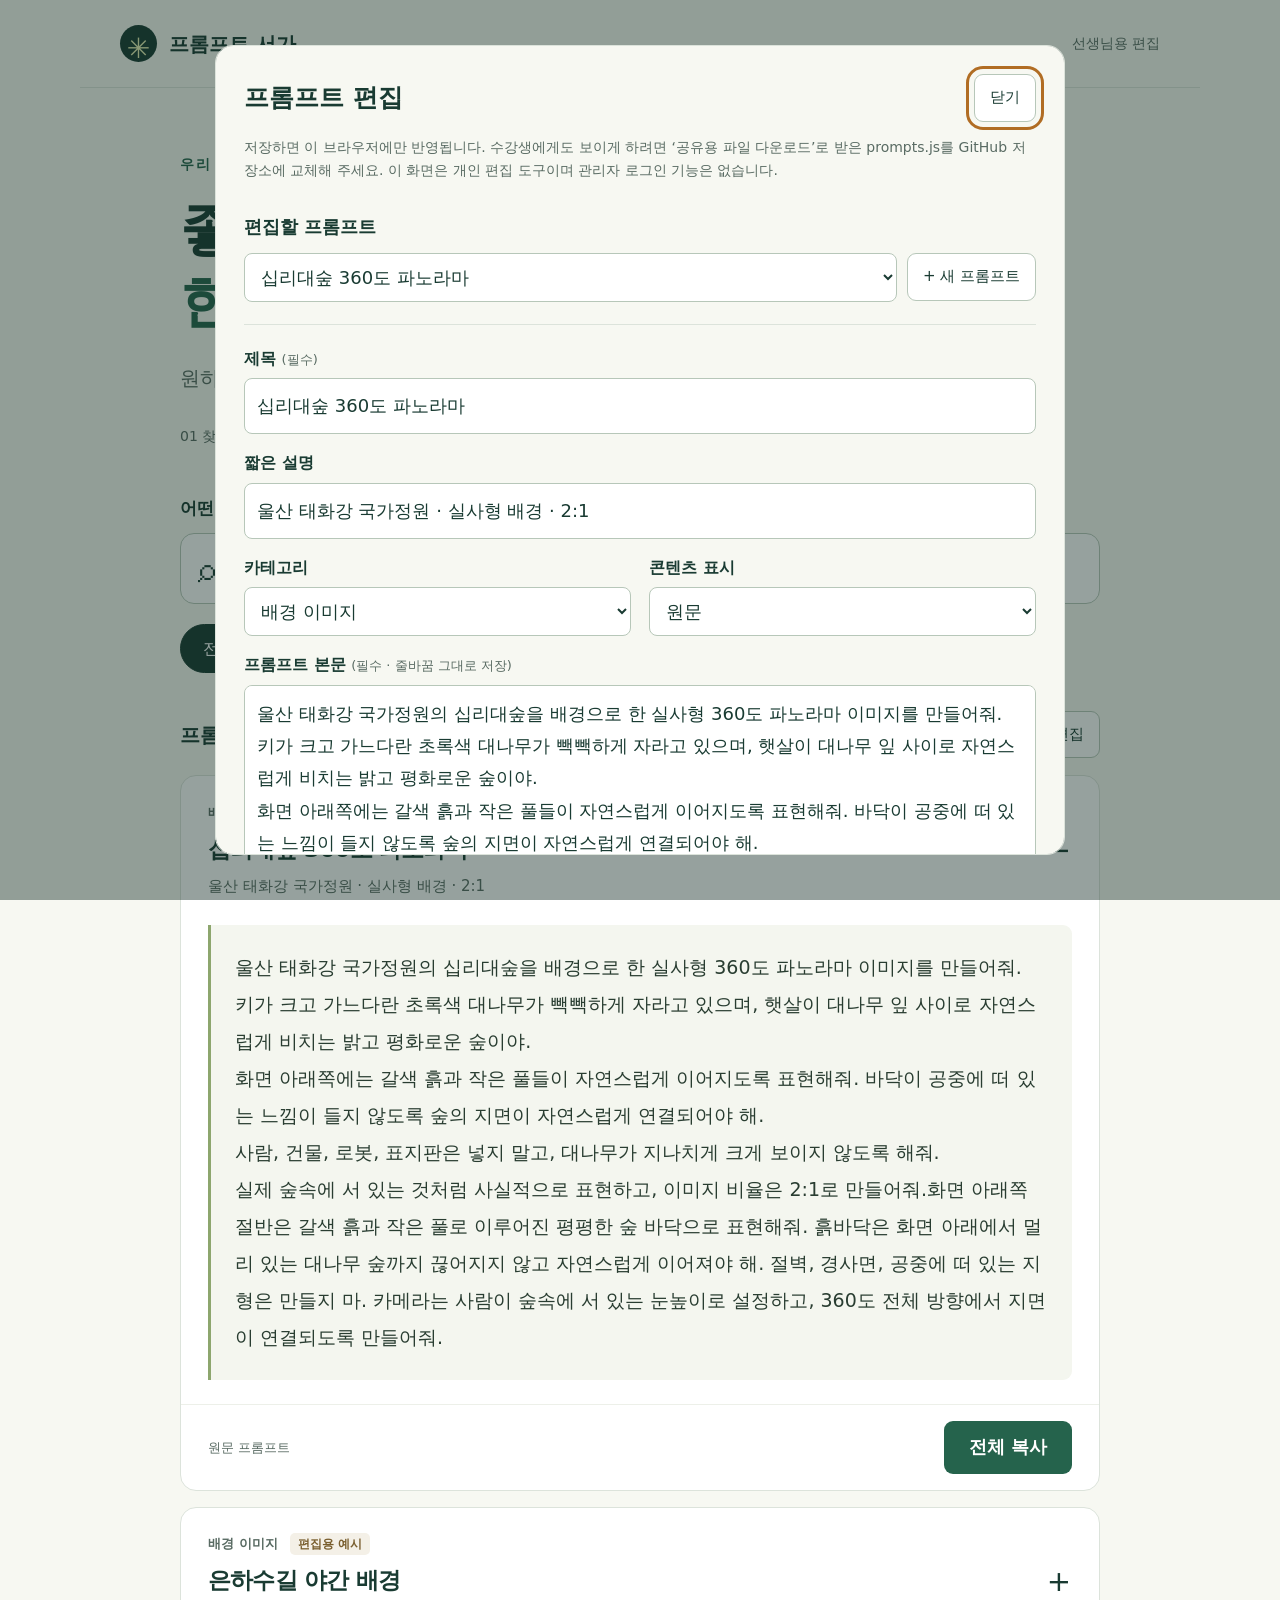
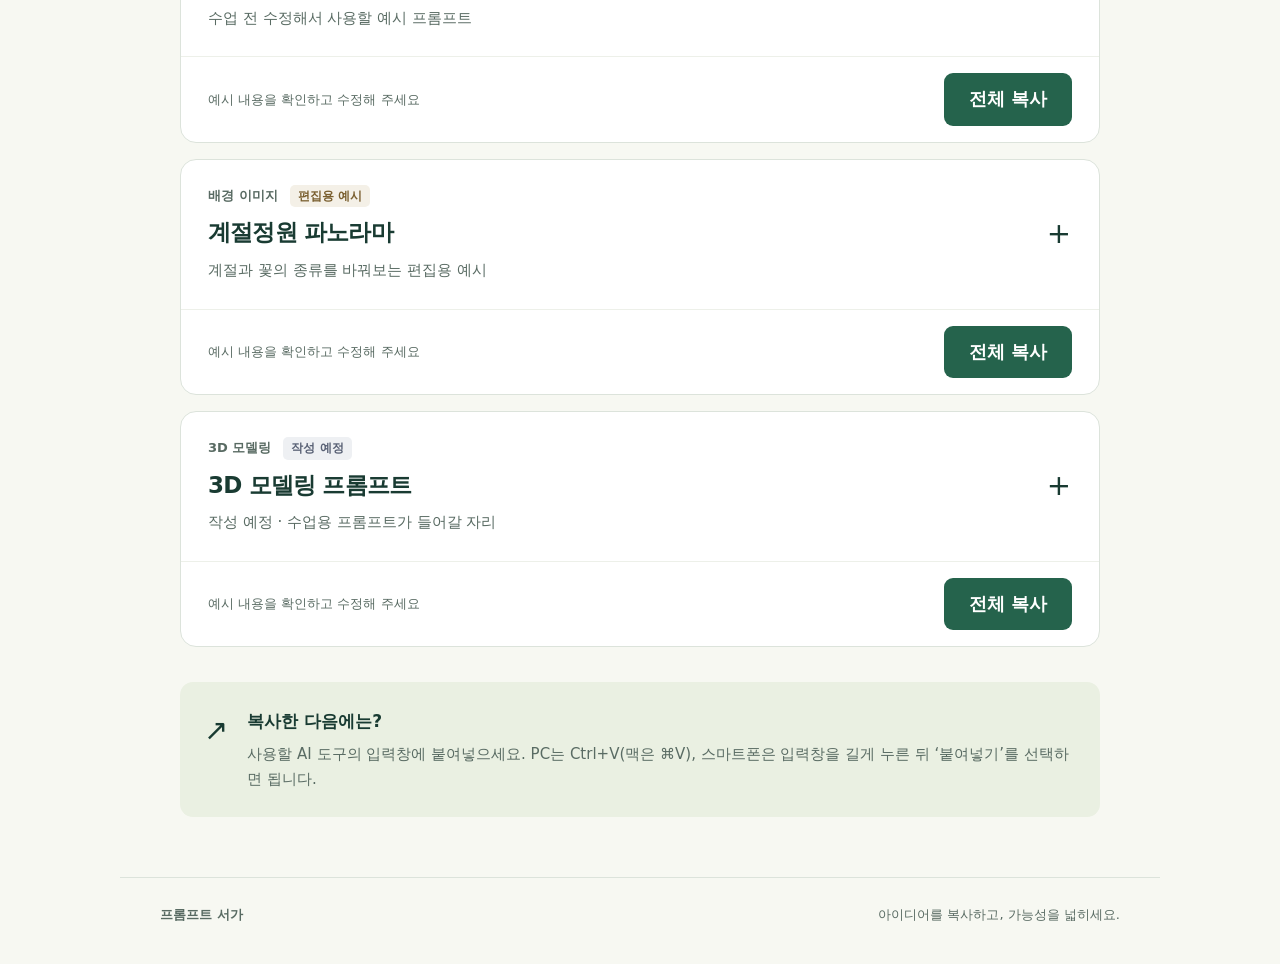
==== teacher.html @ 95d70edb "Separate student view from teacher editing page" ====
<!doctype html>
<html lang="ko">
<head>
  <meta charset="utf-8">
  <meta name="viewport" content="width=device-width, initial-scale=1">
  <meta name="description" content="가상현실 역량강화 수업을 위한 AI 프롬프트 모음. 원하는 프롬프트를 한 번에 복사하세요.">
  <meta name="robots" content="noindex, nofollow">
  <title>선생님용 편집 · 프롬프트 서가</title>
  <link rel="stylesheet" href="style.css">
  <script defer src="prompts.js"></script>
  <script defer src="app.js"></script>
  <script defer src="editor.js"></script>
  <script>window.addEventListener("DOMContentLoaded", () => document.querySelector("#open-editor").click());</script>
</head>
<body>
  <header class="topbar"><a href="./" class="brand"><span class="mark" aria-hidden="true">✳</span> 프롬프트 서가</a><span class="course">선생님용 편집</span></header>
  <main>
    <section class="intro"><p class="eyebrow">우리 수업의 작은 도구함</p><h1>좋은 시작을 만드는<br><span>한 줄의 아이디어.</span></h1><p class="lead">원하는 프롬프트를 찾아 복사하고,<br class="mobile"> 나만의 가상현실을 만들어 보세요.</p><div class="steps"><span>01 찾아보기</span><span aria-hidden="true">→</span><span>02 전체 복사</span><span aria-hidden="true">→</span><span>03 AI에 붙여넣기</span></div></section>
    <section class="library" aria-label="프롬프트 찾아보기">
      <label class="search-label" for="search">어떤 프롬프트를 찾으세요?</label>
      <div class="search-wrap"><span aria-hidden="true">⌕</span><input id="search" type="search" placeholder="제목, 장소, 프롬프트 내용 검색" autocomplete="off"><button id="clear" type="button" hidden>검색 지우기</button></div>
      <div class="filters" role="group" aria-label="카테고리"><button type="button" data-category="all" aria-pressed="true">전체</button><button type="button" data-category="background" aria-pressed="false">배경 이미지</button><button type="button" data-category="model" aria-pressed="false">3D 모델링</button></div>
      <div class="list-heading"><h2>프롬프트 모음</h2><p id="count" role="status"></p><button id="open-editor" class="secondary" type="button">프롬프트 편집</button></div>
      <div id="cards"></div><div id="empty" hidden><h3>검색 결과가 없어요.</h3><p>다른 검색어를 입력하거나 전체 카테고리를 선택해 보세요.</p><button id="reset" type="button">전체 프롬프트 보기</button></div>
    </section>
    <aside class="help"><span aria-hidden="true">↗</span><div><strong>복사한 다음에는?</strong><p>사용할 AI 도구의 입력창에 붙여넣으세요. PC는 Ctrl+V(맥은 ⌘V), 스마트폰은 입력창을 길게 누른 뒤 ‘붙여넣기’를 선택하면 됩니다.</p></div></aside>
  </main>
  <footer><span>프롬프트 서가</span><p>아이디어를 복사하고, 가능성을 넓히세요.</p></footer>
  <div id="toast" class="toast" role="status" aria-live="polite" aria-atomic="true"></div>
  <dialog id="editor" aria-labelledby="editor-title">
    <div class="editor-heading"><h2 id="editor-title">프롬프트 편집</h2><button id="close-editor" class="secondary" type="button">닫기</button></div>
    <p class="editor-note">저장하면 이 브라우저에만 반영됩니다. 수강생에게도 보이게 하려면 ‘공유용 파일 다운로드’로 받은 prompts.js를 GitHub 저장소에 교체해 주세요. 이 화면은 개인 편집 도구이며 관리자 로그인 기능은 없습니다.</p>
    <p id="storage-status" role="status"></p>
    <div class="editor-picker"><label for="edit-picker">편집할 프롬프트</label><select id="edit-picker"></select><button id="new-prompt" class="secondary" type="button">+ 새 프롬프트</button></div>
    <form id="edit-form">
      <label for="edit-title">제목 <span>(필수)</span></label><input id="edit-title" required maxlength="150">
      <label for="edit-description">짧은 설명</label><input id="edit-description" maxlength="300">
      <div class="editor-columns"><div><label for="edit-category">카테고리</label><select id="edit-category"><option value="background">배경 이미지</option><option value="model">3D 모델링</option></select></div><div><label for="edit-status">콘텐츠 표시</label><select id="edit-status"><option value="original">원문</option><option value="example">편집용 예시</option><option value="placeholder">작성 예정</option></select></div></div>
      <label for="edit-text">프롬프트 본문 <span>(필수 · 줄바꿈 그대로 저장)</span></label><textarea id="edit-text" rows="10" required></textarea>
      <p id="editor-error" role="alert"></p>
      <div class="editor-buttons"><button class="copy" type="submit">변경 내용 저장</button><button id="delete-prompt" class="danger" type="button">이 프롬프트 삭제</button></div>
    </form>
    <div class="editor-export"><button id="export-prompts" class="secondary" type="button">공유용 파일 다운로드</button><button id="restore-prompts" class="secondary" type="button">이 브라우저 수정 초기화</button><p>다운로드에는 저장된 내용만 포함됩니다. 원래 파일은 직접 교체하기 전까지 바뀌지 않습니다.</p></div>
  </dialog>
  <noscript><p>프롬프트 검색과 복사를 사용하려면 브라우저에서 JavaScript를 켜 주세요.</p></noscript>
</body>
</html>
---- style.css ----
:root{color-scheme:light;--ink:#193b32;--green:#25634c;--muted:#596b63;--line:#dce3db;--paper:#f7f8f2}*{box-sizing:border-box}body{margin:0;background:var(--paper);color:var(--ink);font-family:"Malgun Gothic","Apple SD Gothic Neo",system-ui,sans-serif;font-size:18px;line-height:1.7}button,input{font:inherit}button,a,input,summary{-webkit-tap-highlight-color:transparent}button{cursor:pointer}button:focus-visible,a:focus-visible,summary:focus-visible,input:focus-visible{outline:3px solid #b16d24;outline-offset:5px}.topbar{max-width:1120px;margin:auto;padding:25px 40px;display:flex;justify-content:space-between;align-items:center;border-bottom:1px solid var(--line)}.brand{display:flex;align-items:center;gap:12px;font-size:20px;font-weight:800;text-decoration:none;color:var(--ink)}.mark{background:var(--ink);color:#e7efb4;width:37px;height:37px;border-radius:50%;display:grid;place-items:center;font-size:28px}.course{font-size:14px;color:var(--muted)}main{max-width:1000px;padding:0 40px;margin:auto}.intro{padding:65px 0 45px;position:relative}.eyebrow{font-size:14px;letter-spacing:.12em;font-weight:700;color:var(--green);margin:0 0 16px}h1{font-size:clamp(36px,5vw,56px);line-height:1.3;letter-spacing:-.055em;margin:0 0 23px;font-weight:800}h1 span{color:var(--green)}.lead{color:var(--muted);font-size:20px;margin:0}.mobile{display:none}.steps{display:flex;gap:17px;font-size:14px;color:var(--muted);margin-top:30px}.search-label{font-size:17px;font-weight:700;display:block;margin-bottom:10px}.search-wrap{display:flex;align-items:center;background:white;border:1px solid #b7c7b9;border-radius:14px;padding:6px 17px;gap:12px}.search-wrap>span{font-size:34px;line-height:1}input{width:100%;min-width:0;padding:13px 0;border:0;background:none;color:var(--ink)}input::placeholder{color:#718076;font-size:17px}#clear{white-space:nowrap;font-size:13px;border:0;background:#eef2e9;border-radius:7px;padding:8px}.filters{display:flex;gap:9px;flex-wrap:wrap;margin-top:20px}.filters button{border:1px solid var(--line);border-radius:30px;background:transparent;padding:10px 22px;color:var(--muted);font-size:16px;min-height:46px}.filters button[aria-pressed=true]{background:var(--ink);color:white;border-color:var(--ink)}.list-heading{display:flex;align-items:center;justify-content:space-between;margin:38px 0 17px}.list-heading h2{font-size:20px;margin:0}.list-heading p{font-size:14px;color:var(--muted);margin:0}.card{background:white;border:1px solid var(--line);border-radius:16px;margin-bottom:16px;overflow:hidden}summary{cursor:pointer;list-style:none;position:relative;padding:25px 68px 24px 27px}summary::-webkit-details-marker{display:none}.meta{display:flex;gap:12px;align-items:center;font-size:13px;font-weight:700;color:var(--muted)}.badge{border-radius:5px;padding:1px 8px;background:#f4f0e7;color:#795e2e;font-size:12px}.badge.original{background:#e8f1df;color:#3d6031}.badge.placeholder{background:#eef0f3;color:#596175}h3{font-size:23px;letter-spacing:-.035em;margin:8px 0 4px;line-height:1.5}.description{font-size:15px;color:var(--muted)}.arrow{position:absolute;right:28px;top:50%;transform:translateY(-50%);font-size:29px;font-weight:300}details[open] .arrow{font-size:0}details[open] .arrow:after{content:'−';font-size:29px}.content{padding:0 27px 24px}.prompt{background:#f4f6ef;border-left:3px solid #8da66e;border-radius:0 9px 9px 0;padding:24px;margin:0;white-space:pre-wrap;overflow-wrap:anywhere;font-size:19px;line-height:1.95;color:#293d31}.actions{padding:16px 27px;display:flex;justify-content:space-between;align-items:center;gap:14px;border-top:1px solid #edf0e9}.actions>span{font-size:13px;color:var(--muted)}.copy{border:0;border-radius:9px;background:var(--green);color:white;font-weight:700;padding:11px 24px;min-height:48px;min-width:128px}.copy:hover{background:#194d39}.copy:disabled{opacity:.65}#empty{text-align:center;padding:40px 20px;border:1px dashed #bac6b6;border-radius:15px}#empty p{color:var(--muted)}#reset{background:var(--ink);color:white;border:0;padding:12px 20px;border-radius:8px}.help{display:flex;gap:19px;margin:35px 0 60px;padding:24px;background:#eaf0e2;border-radius:13px}.help>span{font-size:29px}.help strong{font-size:17px}.help p{font-size:15px;color:var(--muted);margin:5px 0 0}footer{max-width:1040px;padding:26px 40px 38px;border-top:1px solid var(--line);margin:auto;display:flex;justify-content:space-between;font-size:13px;color:var(--muted)}footer span{font-weight:700}footer p{margin:0}.toast{position:fixed;bottom:25px;left:50%;transform:translate(-50%,15px);background:#193b32;color:white;padding:16px 24px;border-radius:12px;box-shadow:0 6px 30px #193b3220;opacity:0;pointer-events:none;transition:opacity .2s,transform .2s;max-width:calc(100% - 32px);width:max-content;font-size:16px;z-index:10}.toast.visible{opacity:1;transform:translate(-50%,0)}[hidden]{display:none!important}@media(max-width:600px){.topbar{padding:18px 20px}.course{font-size:11px}.brand{font-size:17px;gap:8px}main{padding:0 20px}.intro{padding:42px 0 34px}.lead{font-size:17px}.mobile{display:block}.steps{font-size:12px;gap:10px}.filters button{padding:9px 17px}.list-heading{margin-top:30px}summary{padding:22px 49px 20px 19px}h3{font-size:21px}.arrow{right:19px}.content{padding:0 16px 20px}.prompt{padding:18px;font-size:18px}.actions{padding:14px 18px}.actions>span{font-size:12px;max-width:145px}.copy{padding:10px 17px;min-width:116px}.help{padding:19px;gap:13px}footer{padding:23px 20px;display:block}footer p{margin-top:6px}.search-wrap{gap:8px;padding:5px 12px}input::placeholder{font-size:14px}#clear{font-size:11px}}@media(prefers-reduced-motion:reduce){*{transition:none!important}}

dialog{width:min(850px,calc(100% - 28px));max-height:90vh;border:1px solid var(--line);border-radius:18px;padding:28px;color:var(--ink);background:var(--paper);overflow:auto}dialog::backdrop{background:#102b2470}.editor-heading{display:flex;align-items:center;justify-content:space-between;gap:15px}.editor-heading h2{margin:0;font-size:25px}.secondary,.danger{border:1px solid #b7c7b9;border-radius:9px;padding:10px 15px;background:white;color:var(--ink);min-height:46px;font-size:15px}.danger{color:#97362d;border-color:#d6b5b0}.editor-note,#storage-status,.editor-export p{font-size:14px;line-height:1.7;color:var(--muted)}#storage-status{background:#eaf0e2;padding:12px;border-radius:8px}#storage-status:empty{display:none}.editor-picker{display:flex;flex-wrap:wrap;align-items:center;gap:10px;border-bottom:1px solid var(--line);padding:15px 0 22px;margin-bottom:20px}.editor-picker label{width:100%;font-weight:700}.editor-picker select{flex:1;min-width:150px}dialog select,dialog input,dialog textarea{width:100%;border:1px solid #b7c7b9;border-radius:8px;background:white;padding:12px;font:inherit;color:var(--ink)}dialog textarea{resize:vertical;line-height:1.8}#edit-form label{display:block;margin:15px 0 6px;font-weight:700;font-size:16px}#edit-form label span{font-weight:400;font-size:13px;color:var(--muted)}.editor-columns{display:grid;grid-template-columns:1fr 1fr;gap:18px}.editor-buttons,.editor-export{display:flex;flex-wrap:wrap;gap:12px}.editor-export{border-top:1px solid var(--line);padding-top:22px;margin-top:25px}.editor-export p{width:100%;margin:0}#editor-error{color:#97362d;font-size:15px}button:disabled{cursor:default;opacity:.5}.list-heading{gap:10px;flex-wrap:wrap}.list-heading #count{margin-left:auto}@media(max-width:600px){dialog{padding:20px}.editor-columns{grid-template-columns:1fr;gap:0}.list-heading h2{font-size:18px}.list-heading .secondary{font-size:13px;padding:8px 10px}}
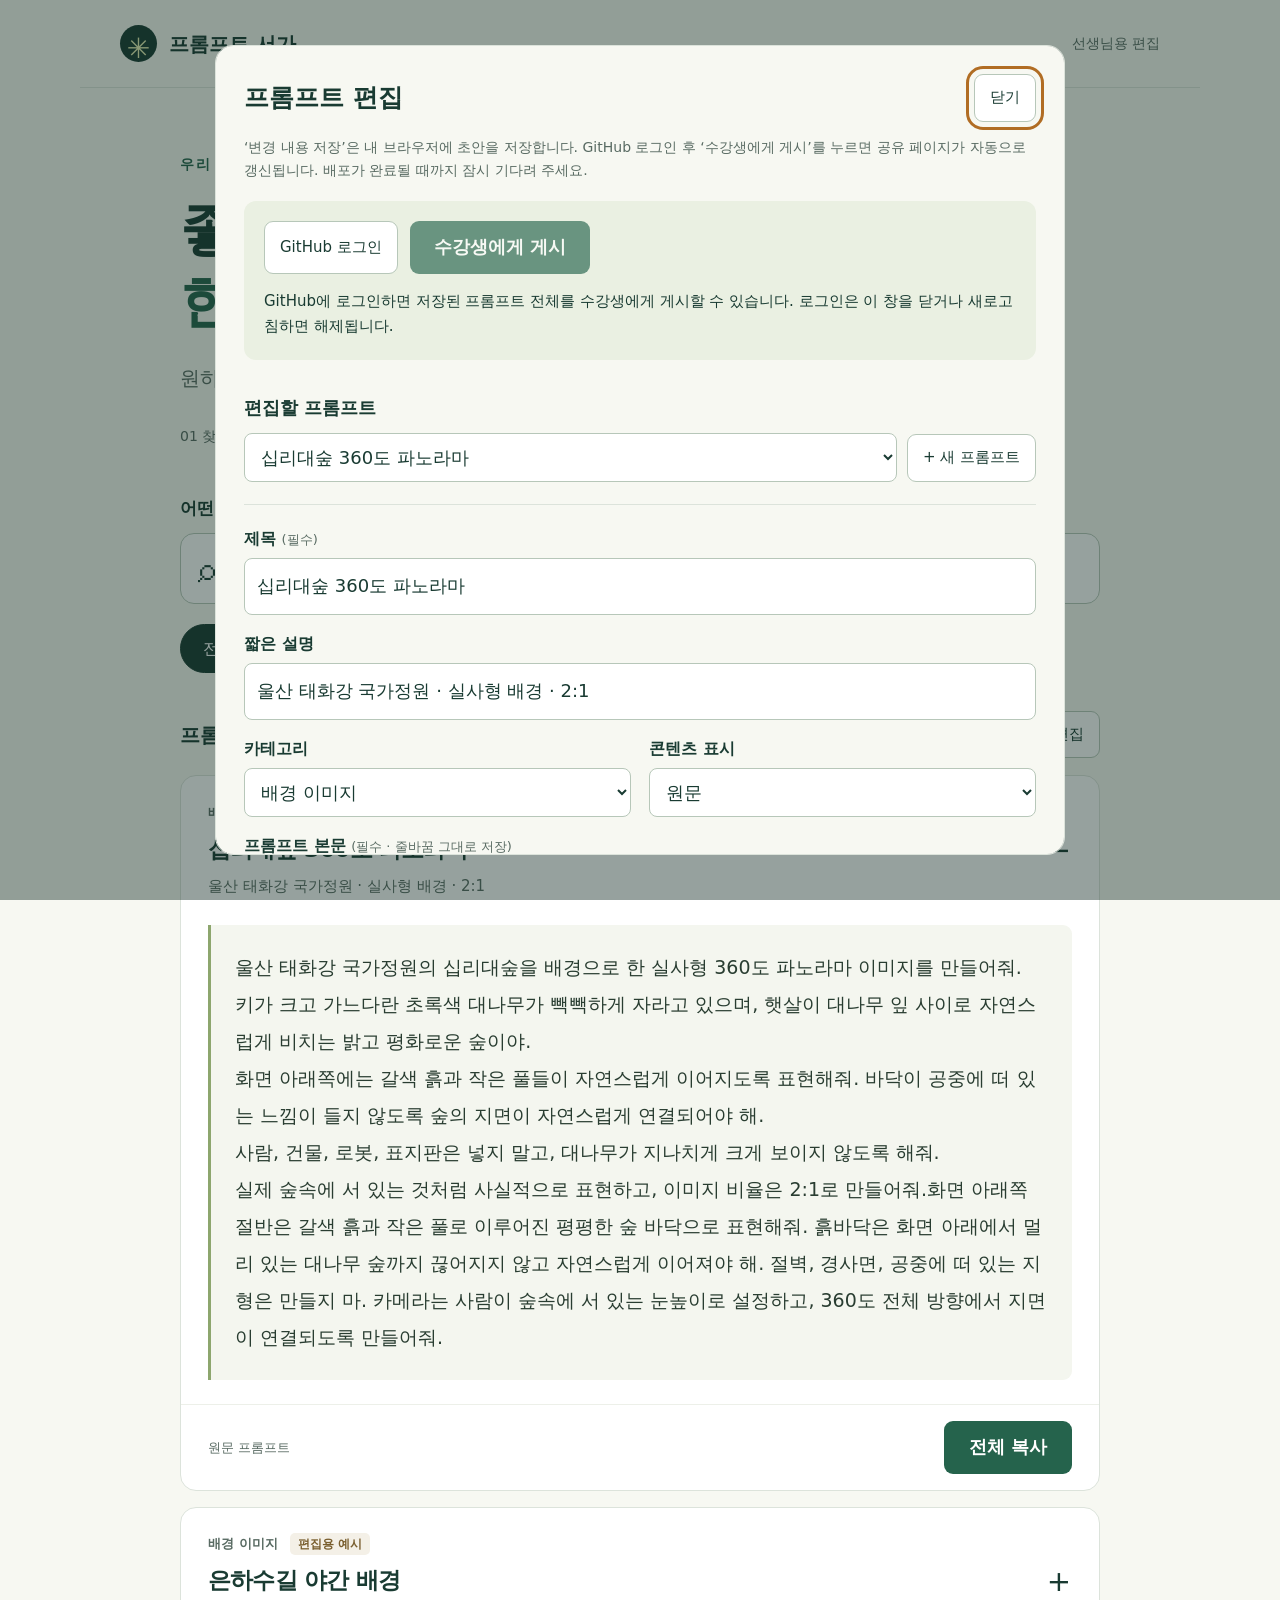
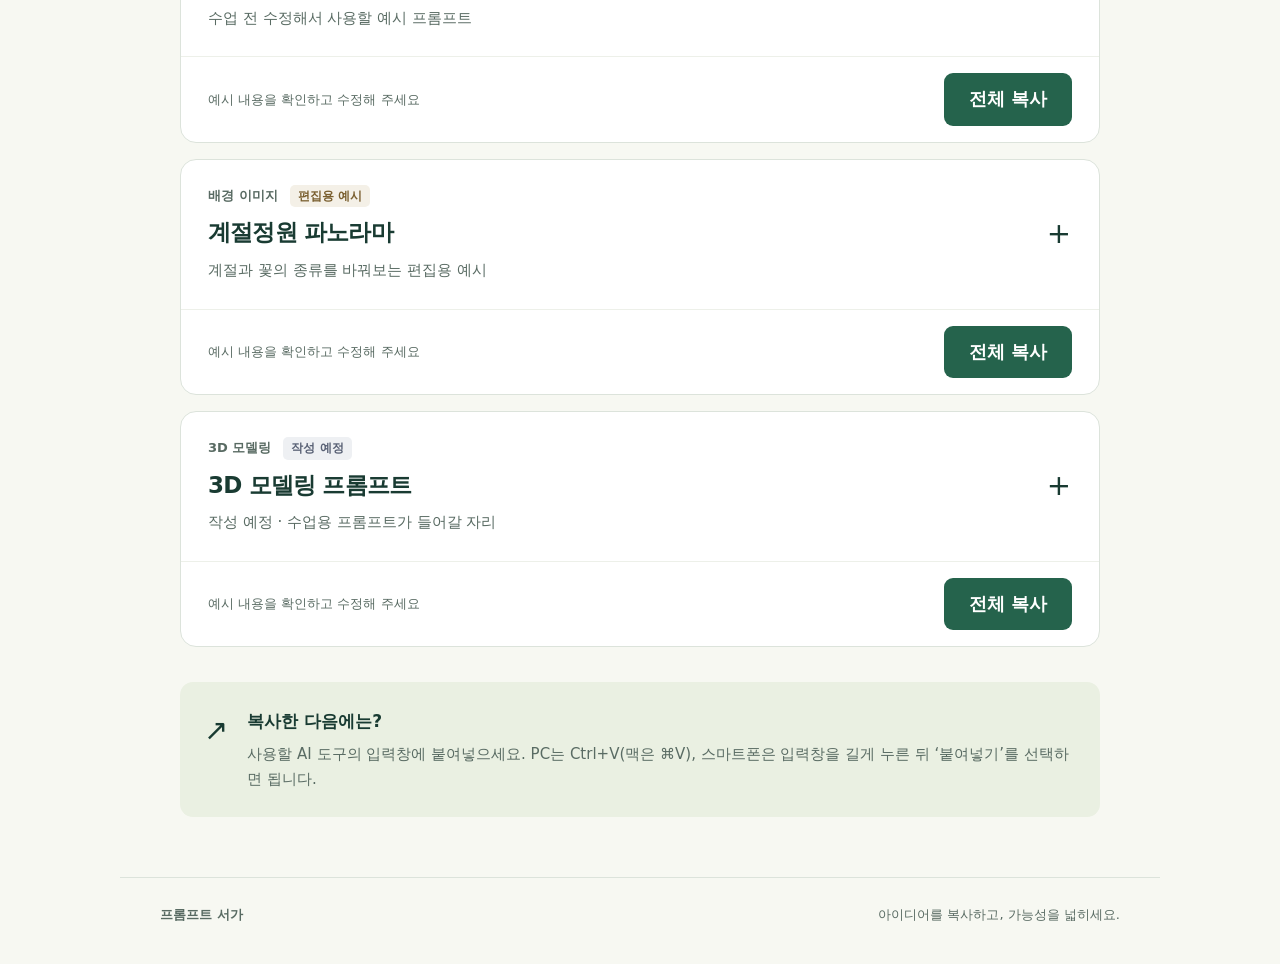
==== commit 77055c1a: "Add authenticated teacher publishing and deployment feedback" ====
--- a/teacher.html
+++ b/teacher.html
@@ -10,6 +10,8 @@
   <script defer src="prompts.js"></script>
   <script defer src="app.js"></script>
   <script defer src="editor.js"></script>
+  <script defer src="publisher-config.js"></script>
+  <script defer src="publisher.js"></script>
   <script>window.addEventListener("DOMContentLoaded", () => document.querySelector("#open-editor").click());</script>
 </head>
 <body>
@@ -29,7 +31,12 @@
   <div id="toast" class="toast" role="status" aria-live="polite" aria-atomic="true"></div>
   <dialog id="editor" aria-labelledby="editor-title">
     <div class="editor-heading"><h2 id="editor-title">프롬프트 편집</h2><button id="close-editor" class="secondary" type="button">닫기</button></div>
-    <p class="editor-note">저장하면 이 브라우저에만 반영됩니다. 수강생에게도 보이게 하려면 ‘공유용 파일 다운로드’로 받은 prompts.js를 GitHub 저장소에 교체해 주세요. 이 화면은 개인 편집 도구이며 관리자 로그인 기능은 없습니다.</p>
+    <p class="editor-note">‘변경 내용 저장’은 내 브라우저에 초안을 저장합니다. GitHub 로그인 후 ‘수강생에게 게시’를 누르면 공유 페이지가 자동으로 갱신됩니다. 배포가 완료될 때까지 잠시 기다려 주세요.</p>
+    <section class="publisher-panel" aria-label="수강생에게 게시">
+      <div class="editor-buttons"><button id="github-login" class="secondary" type="button">GitHub 로그인</button><button id="github-logout" class="secondary" type="button" hidden>로그아웃</button><button id="publish-prompts" class="copy" type="button" disabled>수강생에게 게시</button></div>
+      <p id="publish-status" role="status" aria-live="polite">GitHub 로그인 연결을 확인하고 있습니다.</p>
+      <a id="publish-result" target="_blank" rel="noopener noreferrer" hidden>수강생 페이지 열기</a>
+    </section>
     <p id="storage-status" role="status"></p>
     <div class="editor-picker"><label for="edit-picker">편집할 프롬프트</label><select id="edit-picker"></select><button id="new-prompt" class="secondary" type="button">+ 새 프롬프트</button></div>
     <form id="edit-form">
--- a/style.css
+++ b/style.css
@@ -1,3 +1,5 @@
 :root{color-scheme:light;--ink:#193b32;--green:#25634c;--muted:#596b63;--line:#dce3db;--paper:#f7f8f2}*{box-sizing:border-box}body{margin:0;background:var(--paper);color:var(--ink);font-family:"Malgun Gothic","Apple SD Gothic Neo",system-ui,sans-serif;font-size:18px;line-height:1.7}button,input{font:inherit}button,a,input,summary{-webkit-tap-highlight-color:transparent}button{cursor:pointer}button:focus-visible,a:focus-visible,summary:focus-visible,input:focus-visible{outline:3px solid #b16d24;outline-offset:5px}.topbar{max-width:1120px;margin:auto;padding:25px 40px;display:flex;justify-content:space-between;align-items:center;border-bottom:1px solid var(--line)}.brand{display:flex;align-items:center;gap:12px;font-size:20px;font-weight:800;text-decoration:none;color:var(--ink)}.mark{background:var(--ink);color:#e7efb4;width:37px;height:37px;border-radius:50%;display:grid;place-items:center;font-size:28px}.course{font-size:14px;color:var(--muted)}main{max-width:1000px;padding:0 40px;margin:auto}.intro{padding:65px 0 45px;position:relative}.eyebrow{font-size:14px;letter-spacing:.12em;font-weight:700;color:var(--green);margin:0 0 16px}h1{font-size:clamp(36px,5vw,56px);line-height:1.3;letter-spacing:-.055em;margin:0 0 23px;font-weight:800}h1 span{color:var(--green)}.lead{color:var(--muted);font-size:20px;margin:0}.mobile{display:none}.steps{display:flex;gap:17px;font-size:14px;color:var(--muted);margin-top:30px}.search-label{font-size:17px;font-weight:700;display:block;margin-bottom:10px}.search-wrap{display:flex;align-items:center;background:white;border:1px solid #b7c7b9;border-radius:14px;padding:6px 17px;gap:12px}.search-wrap>span{font-size:34px;line-height:1}input{width:100%;min-width:0;padding:13px 0;border:0;background:none;color:var(--ink)}input::placeholder{color:#718076;font-size:17px}#clear{white-space:nowrap;font-size:13px;border:0;background:#eef2e9;border-radius:7px;padding:8px}.filters{display:flex;gap:9px;flex-wrap:wrap;margin-top:20px}.filters button{border:1px solid var(--line);border-radius:30px;background:transparent;padding:10px 22px;color:var(--muted);font-size:16px;min-height:46px}.filters button[aria-pressed=true]{background:var(--ink);color:white;border-color:var(--ink)}.list-heading{display:flex;align-items:center;justify-content:space-between;margin:38px 0 17px}.list-heading h2{font-size:20px;margin:0}.list-heading p{font-size:14px;color:var(--muted);margin:0}.card{background:white;border:1px solid var(--line);border-radius:16px;margin-bottom:16px;overflow:hidden}summary{cursor:pointer;list-style:none;position:relative;padding:25px 68px 24px 27px}summary::-webkit-details-marker{display:none}.meta{display:flex;gap:12px;align-items:center;font-size:13px;font-weight:700;color:var(--muted)}.badge{border-radius:5px;padding:1px 8px;background:#f4f0e7;color:#795e2e;font-size:12px}.badge.original{background:#e8f1df;color:#3d6031}.badge.placeholder{background:#eef0f3;color:#596175}h3{font-size:23px;letter-spacing:-.035em;margin:8px 0 4px;line-height:1.5}.description{font-size:15px;color:var(--muted)}.arrow{position:absolute;right:28px;top:50%;transform:translateY(-50%);font-size:29px;font-weight:300}details[open] .arrow{font-size:0}details[open] .arrow:after{content:'−';font-size:29px}.content{padding:0 27px 24px}.prompt{background:#f4f6ef;border-left:3px solid #8da66e;border-radius:0 9px 9px 0;padding:24px;margin:0;white-space:pre-wrap;overflow-wrap:anywhere;font-size:19px;line-height:1.95;color:#293d31}.actions{padding:16px 27px;display:flex;justify-content:space-between;align-items:center;gap:14px;border-top:1px solid #edf0e9}.actions>span{font-size:13px;color:var(--muted)}.copy{border:0;border-radius:9px;background:var(--green);color:white;font-weight:700;padding:11px 24px;min-height:48px;min-width:128px}.copy:hover{background:#194d39}.copy:disabled{opacity:.65}#empty{text-align:center;padding:40px 20px;border:1px dashed #bac6b6;border-radius:15px}#empty p{color:var(--muted)}#reset{background:var(--ink);color:white;border:0;padding:12px 20px;border-radius:8px}.help{display:flex;gap:19px;margin:35px 0 60px;padding:24px;background:#eaf0e2;border-radius:13px}.help>span{font-size:29px}.help strong{font-size:17px}.help p{font-size:15px;color:var(--muted);margin:5px 0 0}footer{max-width:1040px;padding:26px 40px 38px;border-top:1px solid var(--line);margin:auto;display:flex;justify-content:space-between;font-size:13px;color:var(--muted)}footer span{font-weight:700}footer p{margin:0}.toast{position:fixed;bottom:25px;left:50%;transform:translate(-50%,15px);background:#193b32;color:white;padding:16px 24px;border-radius:12px;box-shadow:0 6px 30px #193b3220;opacity:0;pointer-events:none;transition:opacity .2s,transform .2s;max-width:calc(100% - 32px);width:max-content;font-size:16px;z-index:10}.toast.visible{opacity:1;transform:translate(-50%,0)}[hidden]{display:none!important}@media(max-width:600px){.topbar{padding:18px 20px}.course{font-size:11px}.brand{font-size:17px;gap:8px}main{padding:0 20px}.intro{padding:42px 0 34px}.lead{font-size:17px}.mobile{display:block}.steps{font-size:12px;gap:10px}.filters button{padding:9px 17px}.list-heading{margin-top:30px}summary{padding:22px 49px 20px 19px}h3{font-size:21px}.arrow{right:19px}.content{padding:0 16px 20px}.prompt{padding:18px;font-size:18px}.actions{padding:14px 18px}.actions>span{font-size:12px;max-width:145px}.copy{padding:10px 17px;min-width:116px}.help{padding:19px;gap:13px}footer{padding:23px 20px;display:block}footer p{margin-top:6px}.search-wrap{gap:8px;padding:5px 12px}input::placeholder{font-size:14px}#clear{font-size:11px}}@media(prefers-reduced-motion:reduce){*{transition:none!important}}
 
 dialog{width:min(850px,calc(100% - 28px));max-height:90vh;border:1px solid var(--line);border-radius:18px;padding:28px;color:var(--ink);background:var(--paper);overflow:auto}dialog::backdrop{background:#102b2470}.editor-heading{display:flex;align-items:center;justify-content:space-between;gap:15px}.editor-heading h2{margin:0;font-size:25px}.secondary,.danger{border:1px solid #b7c7b9;border-radius:9px;padding:10px 15px;background:white;color:var(--ink);min-height:46px;font-size:15px}.danger{color:#97362d;border-color:#d6b5b0}.editor-note,#storage-status,.editor-export p{font-size:14px;line-height:1.7;color:var(--muted)}#storage-status{background:#eaf0e2;padding:12px;border-radius:8px}#storage-status:empty{display:none}.editor-picker{display:flex;flex-wrap:wrap;align-items:center;gap:10px;border-bottom:1px solid var(--line);padding:15px 0 22px;margin-bottom:20px}.editor-picker label{width:100%;font-weight:700}.editor-picker select{flex:1;min-width:150px}dialog select,dialog input,dialog textarea{width:100%;border:1px solid #b7c7b9;border-radius:8px;background:white;padding:12px;font:inherit;color:var(--ink)}dialog textarea{resize:vertical;line-height:1.8}#edit-form label{display:block;margin:15px 0 6px;font-weight:700;font-size:16px}#edit-form label span{font-weight:400;font-size:13px;color:var(--muted)}.editor-columns{display:grid;grid-template-columns:1fr 1fr;gap:18px}.editor-buttons,.editor-export{display:flex;flex-wrap:wrap;gap:12px}.editor-export{border-top:1px solid var(--line);padding-top:22px;margin-top:25px}.editor-export p{width:100%;margin:0}#editor-error{color:#97362d;font-size:15px}button:disabled{cursor:default;opacity:.5}.list-heading{gap:10px;flex-wrap:wrap}.list-heading #count{margin-left:auto}@media(max-width:600px){dialog{padding:20px}.editor-columns{grid-template-columns:1fr;gap:0}.list-heading h2{font-size:18px}.list-heading .secondary{font-size:13px;padding:8px 10px}}
+
+.publisher-panel{padding:20px;background:#eaf0e2;border-radius:12px;margin:18px 0}.publisher-panel p{font-size:15px;line-height:1.7;margin-bottom:0}.publisher-panel a{color:var(--green);font-size:15px;font-weight:700}
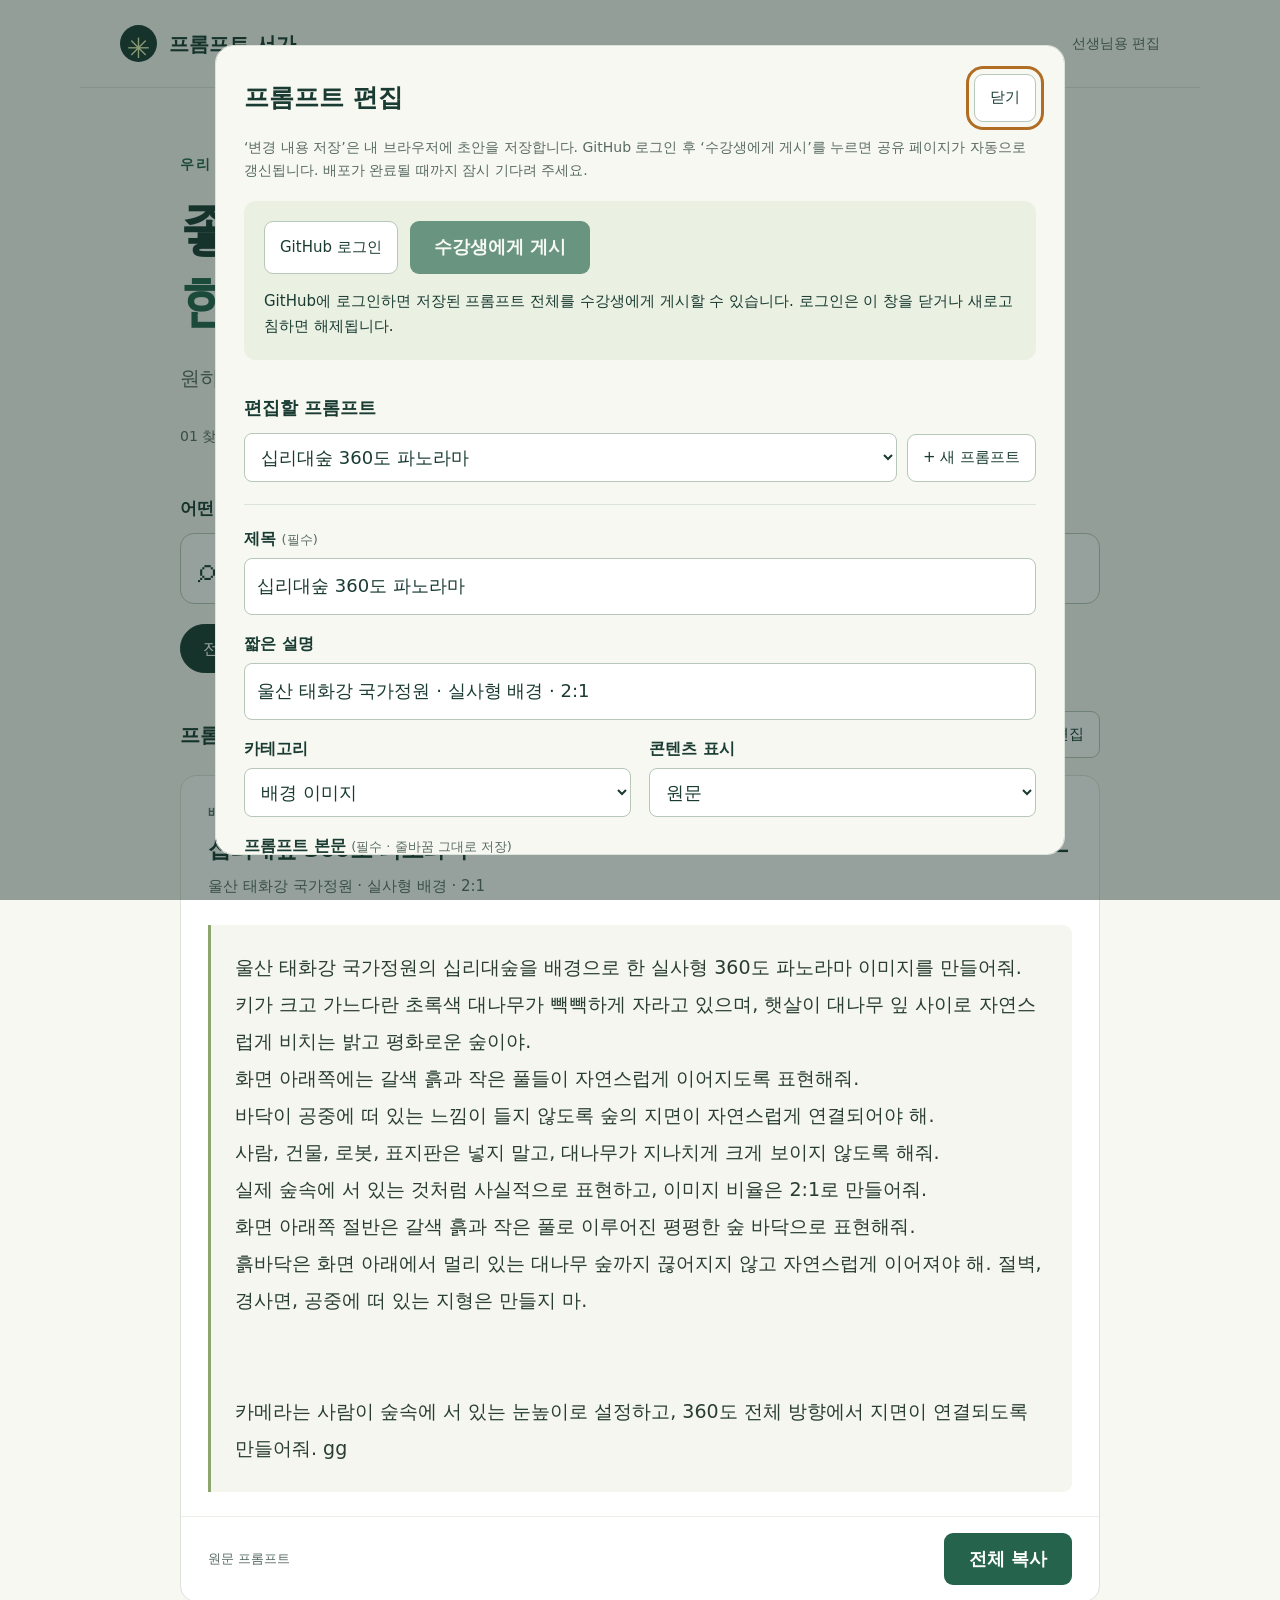
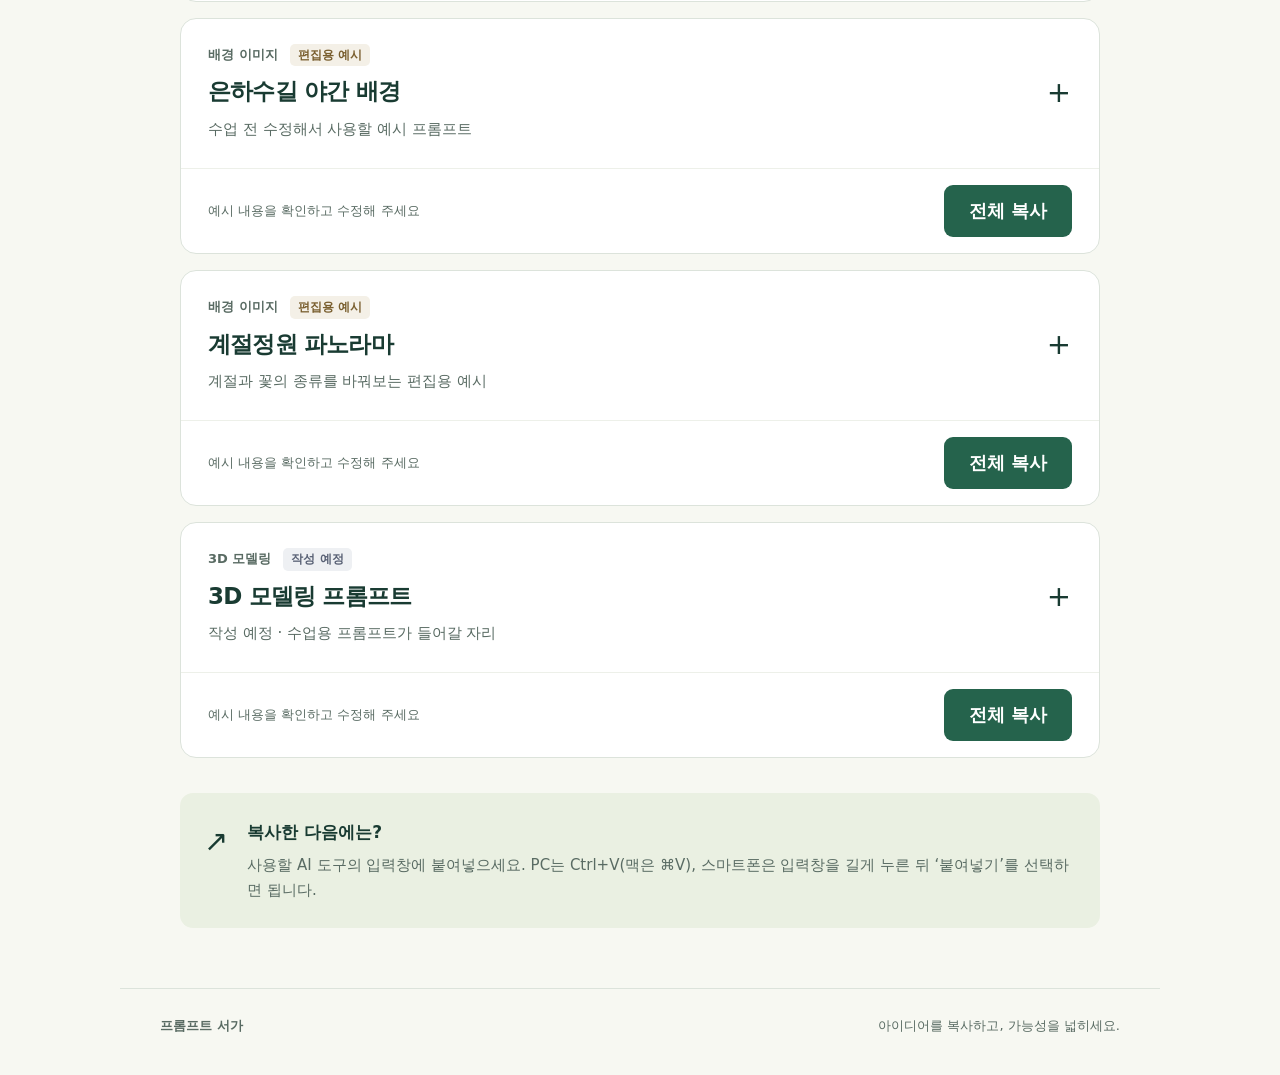
==== commit bf27d395: "Always load current prompts and refresh open student pages" ====
--- a/teacher.html
+++ b/teacher.html
@@ -7,12 +7,7 @@
   <meta name="robots" content="noindex, nofollow">
   <title>선생님용 편집 · 프롬프트 서가</title>
   <link rel="stylesheet" href="style.css">
-  <script defer src="prompts.js"></script>
-  <script defer src="app.js"></script>
-  <script defer src="editor.js"></script>
-  <script defer src="publisher-config.js"></script>
-  <script defer src="publisher.js"></script>
-  <script>window.addEventListener("DOMContentLoaded", () => document.querySelector("#open-editor").click());</script>
+  <script defer src="boot.js?v=2"></script>
 </head>
 <body>
   <header class="topbar"><a href="./" class="brand"><span class="mark" aria-hidden="true">✳</span> 프롬프트 서가</a><span class="course">선생님용 편집</span></header>
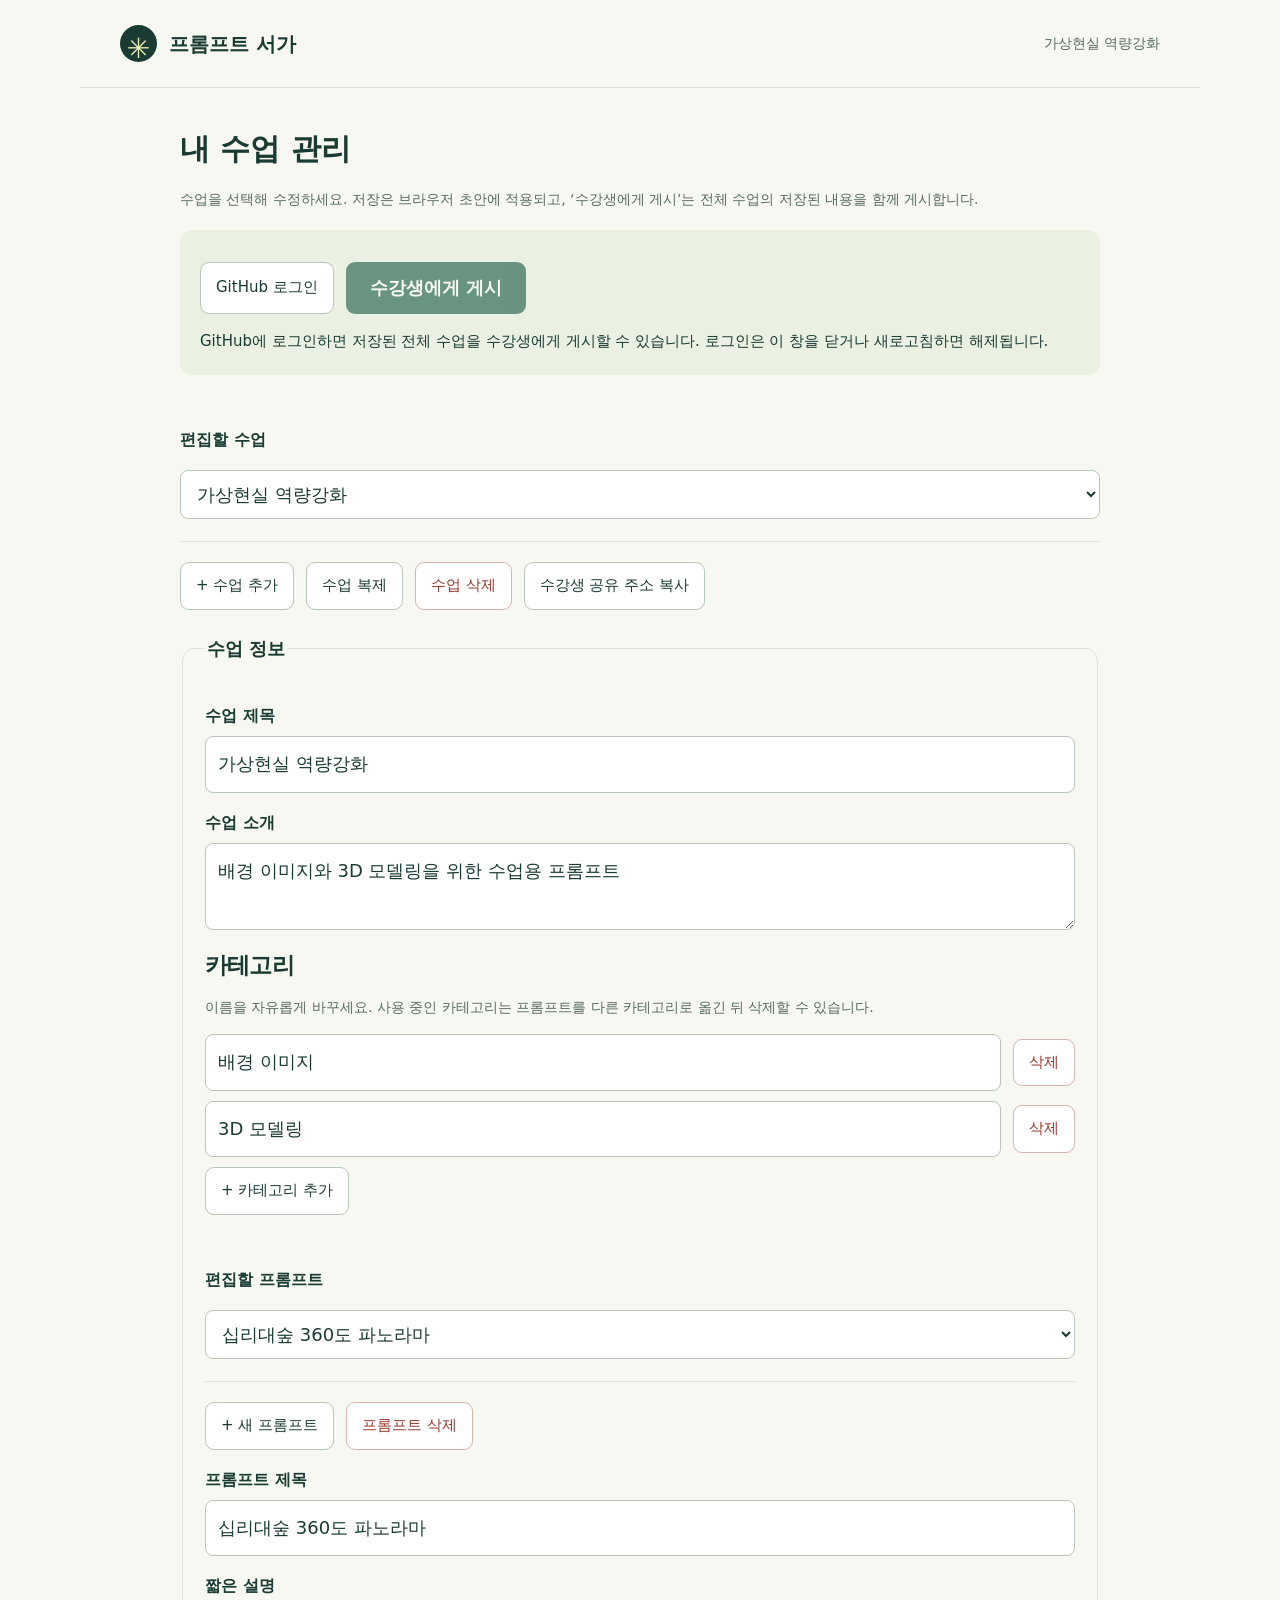
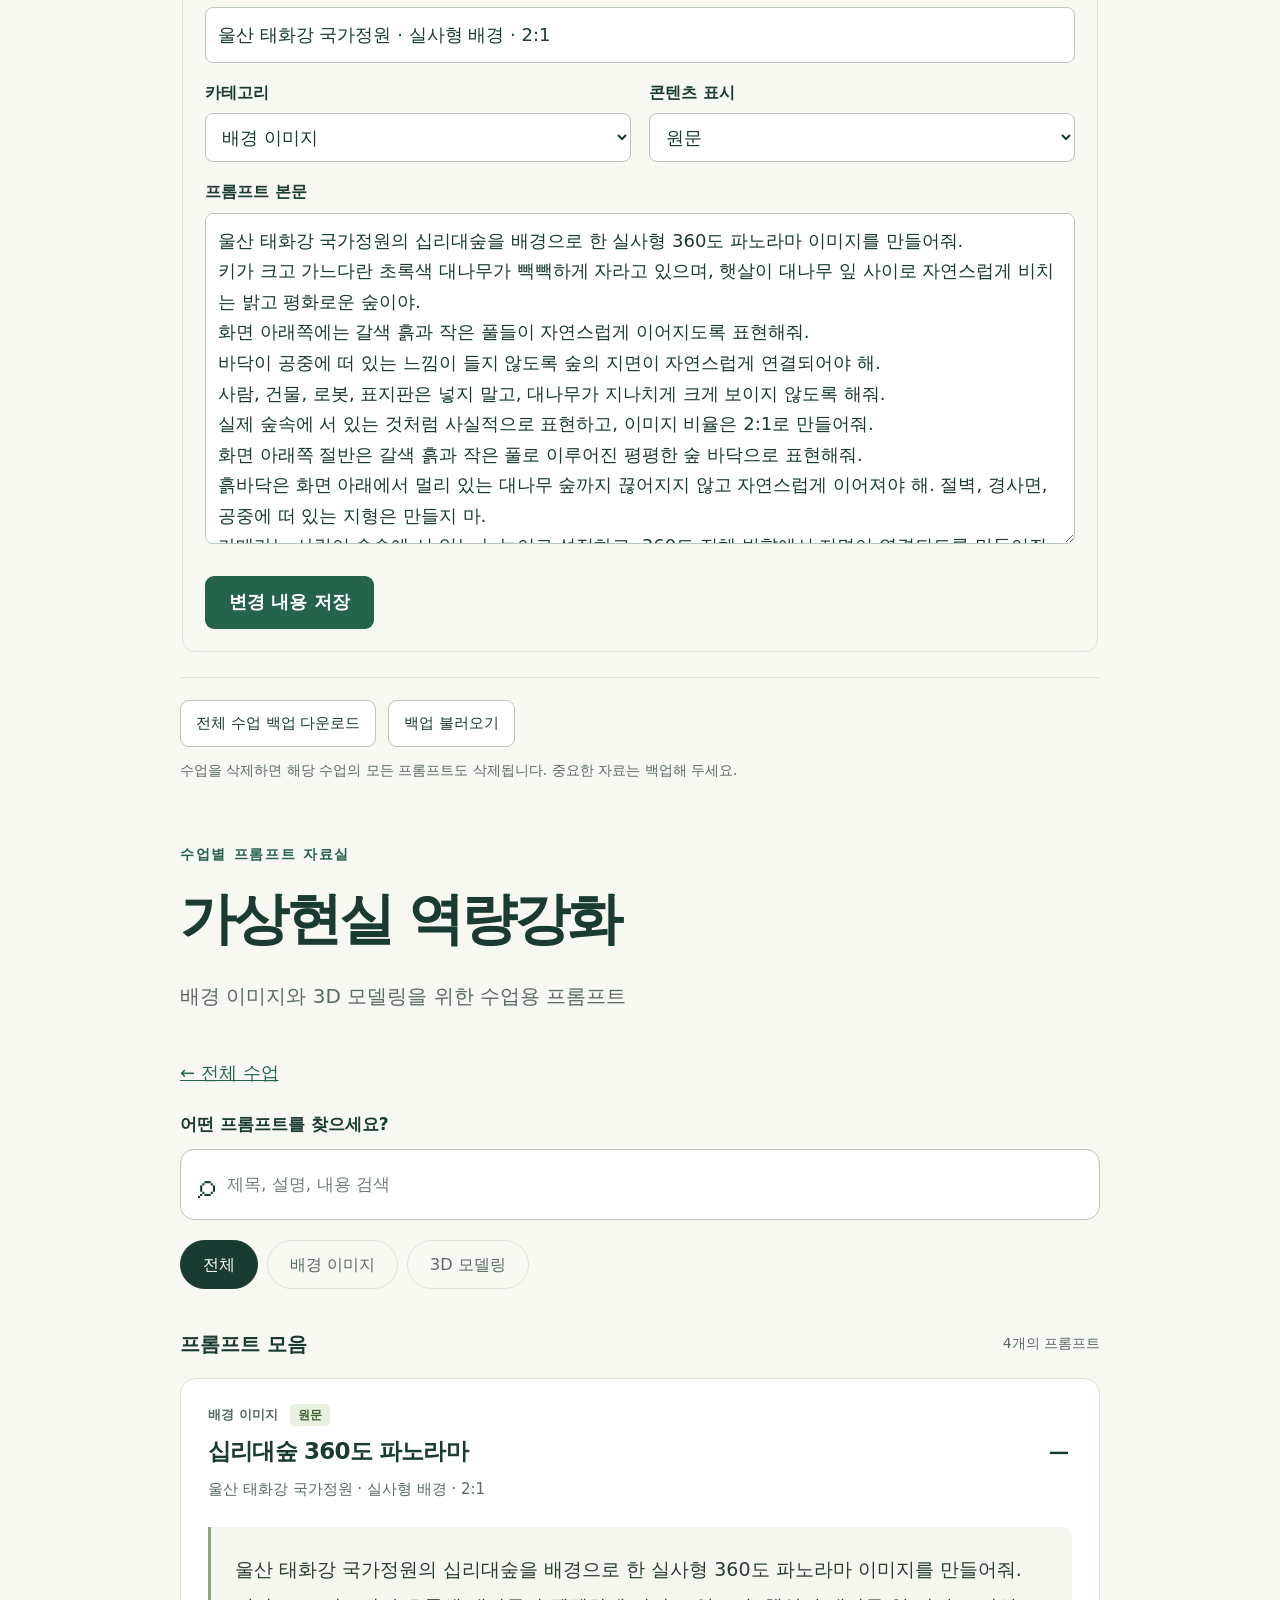
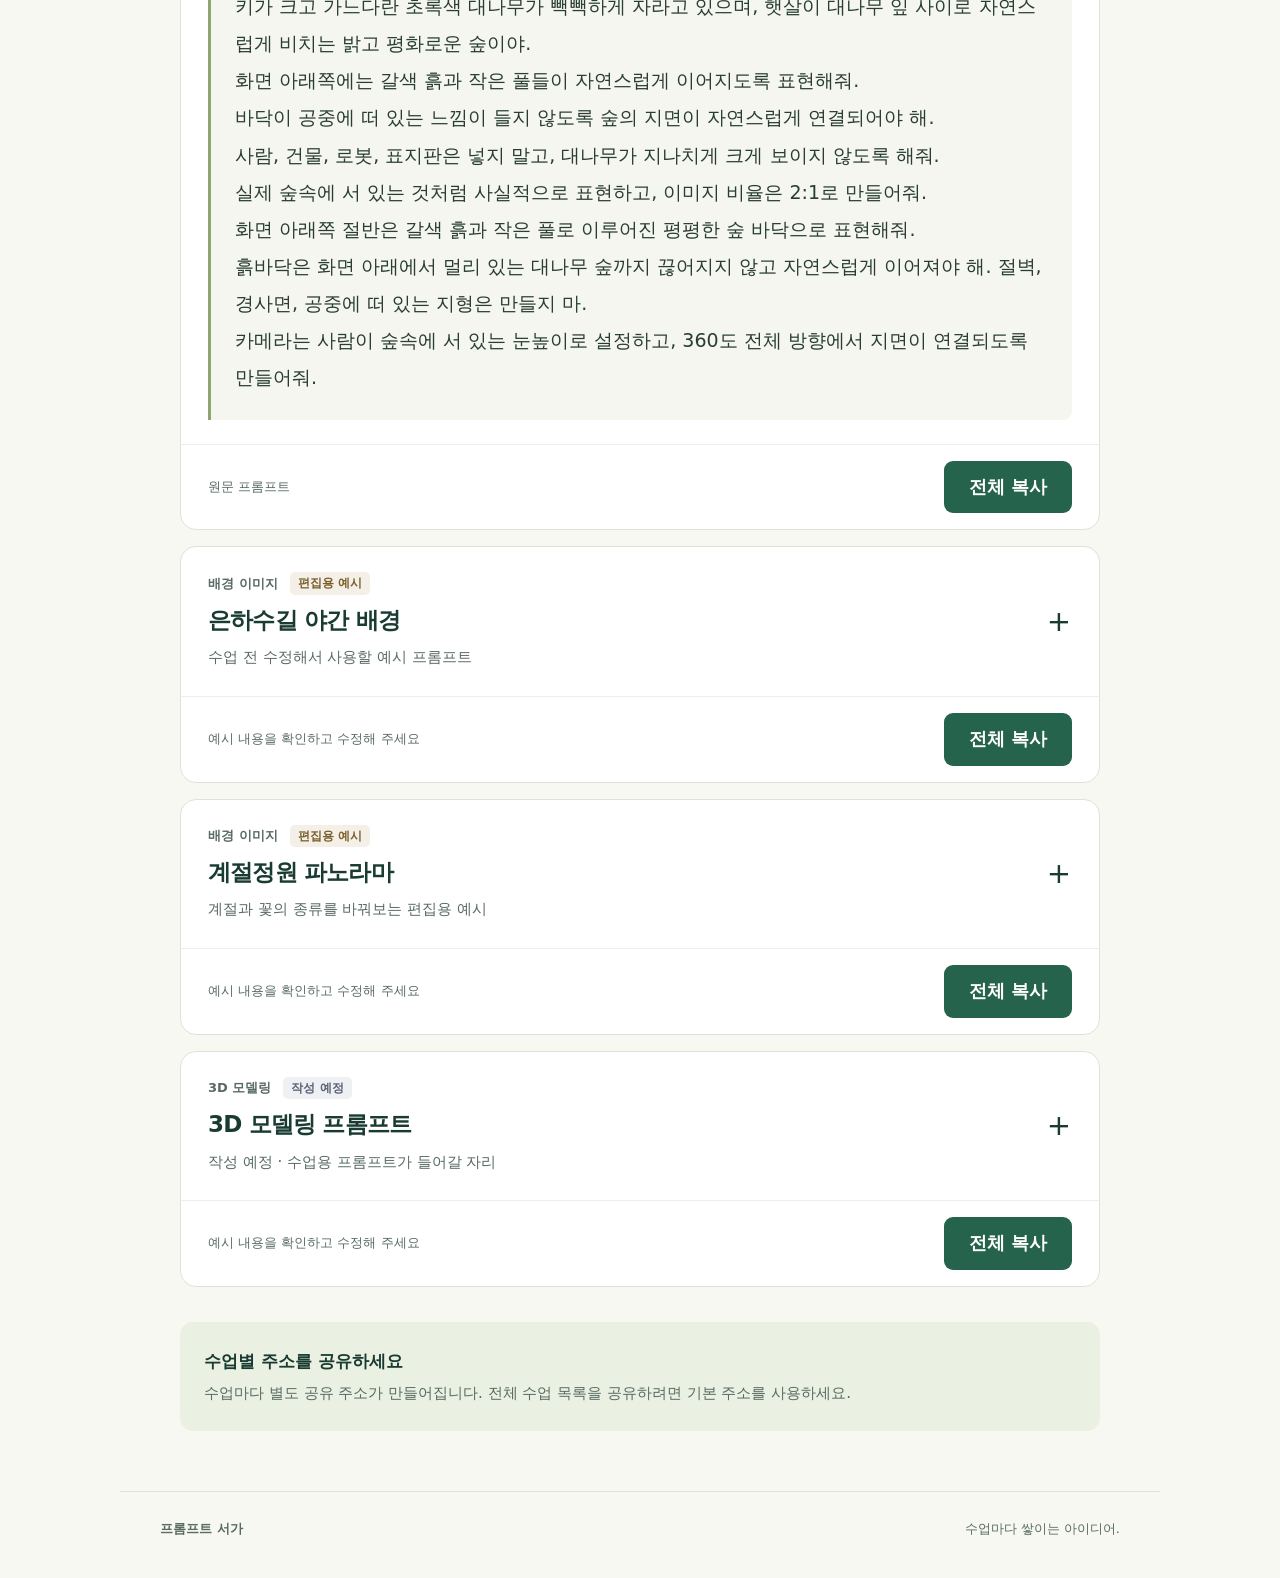
==== commit f064407f: "Add reusable course libraries with independent categories and prompts" ====
--- a/teacher.html
+++ b/teacher.html
@@ -1,49 +1,13 @@
-<!doctype html>
-<html lang="ko">
-<head>
-  <meta charset="utf-8">
-  <meta name="viewport" content="width=device-width, initial-scale=1">
-  <meta name="description" content="가상현실 역량강화 수업을 위한 AI 프롬프트 모음. 원하는 프롬프트를 한 번에 복사하세요.">
-  <meta name="robots" content="noindex, nofollow">
-  <title>선생님용 편집 · 프롬프트 서가</title>
-  <link rel="stylesheet" href="style.css">
-  <script defer src="boot.js?v=2"></script>
-</head>
-<body>
-  <header class="topbar"><a href="./" class="brand"><span class="mark" aria-hidden="true">✳</span> 프롬프트 서가</a><span class="course">선생님용 편집</span></header>
-  <main>
-    <section class="intro"><p class="eyebrow">우리 수업의 작은 도구함</p><h1>좋은 시작을 만드는<br><span>한 줄의 아이디어.</span></h1><p class="lead">원하는 프롬프트를 찾아 복사하고,<br class="mobile"> 나만의 가상현실을 만들어 보세요.</p><div class="steps"><span>01 찾아보기</span><span aria-hidden="true">→</span><span>02 전체 복사</span><span aria-hidden="true">→</span><span>03 AI에 붙여넣기</span></div></section>
-    <section class="library" aria-label="프롬프트 찾아보기">
-      <label class="search-label" for="search">어떤 프롬프트를 찾으세요?</label>
-      <div class="search-wrap"><span aria-hidden="true">⌕</span><input id="search" type="search" placeholder="제목, 장소, 프롬프트 내용 검색" autocomplete="off"><button id="clear" type="button" hidden>검색 지우기</button></div>
-      <div class="filters" role="group" aria-label="카테고리"><button type="button" data-category="all" aria-pressed="true">전체</button><button type="button" data-category="background" aria-pressed="false">배경 이미지</button><button type="button" data-category="model" aria-pressed="false">3D 모델링</button></div>
-      <div class="list-heading"><h2>프롬프트 모음</h2><p id="count" role="status"></p><button id="open-editor" class="secondary" type="button">프롬프트 편집</button></div>
-      <div id="cards"></div><div id="empty" hidden><h3>검색 결과가 없어요.</h3><p>다른 검색어를 입력하거나 전체 카테고리를 선택해 보세요.</p><button id="reset" type="button">전체 프롬프트 보기</button></div>
-    </section>
-    <aside class="help"><span aria-hidden="true">↗</span><div><strong>복사한 다음에는?</strong><p>사용할 AI 도구의 입력창에 붙여넣으세요. PC는 Ctrl+V(맥은 ⌘V), 스마트폰은 입력창을 길게 누른 뒤 ‘붙여넣기’를 선택하면 됩니다.</p></div></aside>
-  </main>
-  <footer><span>프롬프트 서가</span><p>아이디어를 복사하고, 가능성을 넓히세요.</p></footer>
-  <div id="toast" class="toast" role="status" aria-live="polite" aria-atomic="true"></div>
-  <dialog id="editor" aria-labelledby="editor-title">
-    <div class="editor-heading"><h2 id="editor-title">프롬프트 편집</h2><button id="close-editor" class="secondary" type="button">닫기</button></div>
-    <p class="editor-note">‘변경 내용 저장’은 내 브라우저에 초안을 저장합니다. GitHub 로그인 후 ‘수강생에게 게시’를 누르면 공유 페이지가 자동으로 갱신됩니다. 배포가 완료될 때까지 잠시 기다려 주세요.</p>
-    <section class="publisher-panel" aria-label="수강생에게 게시">
-      <div class="editor-buttons"><button id="github-login" class="secondary" type="button">GitHub 로그인</button><button id="github-logout" class="secondary" type="button" hidden>로그아웃</button><button id="publish-prompts" class="copy" type="button" disabled>수강생에게 게시</button></div>
-      <p id="publish-status" role="status" aria-live="polite">GitHub 로그인 연결을 확인하고 있습니다.</p>
-      <a id="publish-result" target="_blank" rel="noopener noreferrer" hidden>수강생 페이지 열기</a>
-    </section>
-    <p id="storage-status" role="status"></p>
-    <div class="editor-picker"><label for="edit-picker">편집할 프롬프트</label><select id="edit-picker"></select><button id="new-prompt" class="secondary" type="button">+ 새 프롬프트</button></div>
-    <form id="edit-form">
-      <label for="edit-title">제목 <span>(필수)</span></label><input id="edit-title" required maxlength="150">
-      <label for="edit-description">짧은 설명</label><input id="edit-description" maxlength="300">
-      <div class="editor-columns"><div><label for="edit-category">카테고리</label><select id="edit-category"><option value="background">배경 이미지</option><option value="model">3D 모델링</option></select></div><div><label for="edit-status">콘텐츠 표시</label><select id="edit-status"><option value="original">원문</option><option value="example">편집용 예시</option><option value="placeholder">작성 예정</option></select></div></div>
-      <label for="edit-text">프롬프트 본문 <span>(필수 · 줄바꿈 그대로 저장)</span></label><textarea id="edit-text" rows="10" required></textarea>
-      <p id="editor-error" role="alert"></p>
-      <div class="editor-buttons"><button class="copy" type="submit">변경 내용 저장</button><button id="delete-prompt" class="danger" type="button">이 프롬프트 삭제</button></div>
-    </form>
-    <div class="editor-export"><button id="export-prompts" class="secondary" type="button">공유용 파일 다운로드</button><button id="restore-prompts" class="secondary" type="button">이 브라우저 수정 초기화</button><p>다운로드에는 저장된 내용만 포함됩니다. 원래 파일은 직접 교체하기 전까지 바뀌지 않습니다.</p></div>
-  </dialog>
-  <noscript><p>프롬프트 검색과 복사를 사용하려면 브라우저에서 JavaScript를 켜 주세요.</p></noscript>
-</body>
-</html>
+<!doctype html><html lang="ko"><head><meta charset="utf-8"><meta name="viewport" content="width=device-width,initial-scale=1"><meta name="robots" content="noindex,nofollow"><meta name="description" content="수업별 AI 프롬프트 자료실"><title>선생님용 편집 · 프롬프트 서가</title><link rel="stylesheet" href="style.css?v=courses1"><script defer src="course-boot.js?v=1"></script></head><body data-teacher="true"><header class="topbar"><a href="./" class="brand"><span class="mark" aria-hidden="true">✳</span>프롬프트 서가</a><span class="course" id="course-name">선생님용 편집</span></header><main><section class="manager" aria-labelledby="manager-title"><h2 id="manager-title">내 수업 관리</h2><p class="editor-note">수업을 선택해 수정하세요. 저장은 브라우저 초안에 적용되고, ‘수강생에게 게시’는 전체 수업의 저장된 내용을 함께 게시합니다.</p>
+<section class="publisher-panel" aria-label="수강생에게 게시"><div class="editor-buttons"><button id="github-login" class="secondary" type="button">GitHub 로그인</button><button id="github-logout" class="secondary" type="button" hidden>로그아웃</button><button id="publish-prompts" class="copy" type="button" disabled>수강생에게 게시</button></div><p id="publish-status" role="status">로그인 연결 확인 중…</p><a id="publish-result" target="_blank" rel="noopener noreferrer" hidden>수강생 페이지 열기</a></section>
+<div class="editor-picker"><label for="manage-course">편집할 수업</label><select id="manage-course"></select></div><div class="editor-buttons"><button id="new-course" class="secondary" type="button">+ 수업 추가</button><button id="duplicate-course" class="secondary" type="button">수업 복제</button><button id="delete-course" class="danger" type="button">수업 삭제</button><button id="copy-course-link" class="secondary" type="button">수강생 공유 주소 복사</button></div>
+<p id="storage-status" role="status"></p><p id="editor-error" role="alert"></p>
+<form id="course-editor-form"><fieldset id="course-fields"><legend>수업 정보</legend><label for="manage-title">수업 제목</label><input id="manage-title" required maxlength="150"><label for="manage-description">수업 소개</label><textarea id="manage-description" rows="2" maxlength="500"></textarea>
+<h3>카테고리</h3><p class="editor-note">이름을 자유롭게 바꾸세요. 사용 중인 카테고리는 프롬프트를 다른 카테고리로 옮긴 뒤 삭제할 수 있습니다.</p><div id="category-rows"></div><button id="add-category" class="secondary" type="button">+ 카테고리 추가</button>
+<div class="editor-picker"><label for="manage-prompt">편집할 프롬프트</label><select id="manage-prompt"></select></div><div class="editor-buttons"><button id="new-prompt" class="secondary" type="button">+ 새 프롬프트</button><button id="delete-prompt" class="danger" type="button">프롬프트 삭제</button></div>
+<label for="manage-prompt-title">프롬프트 제목</label><input id="manage-prompt-title" maxlength="150"><label for="manage-prompt-description">짧은 설명</label><input id="manage-prompt-description" maxlength="300"><div class="editor-columns"><div><label for="manage-category">카테고리</label><select id="manage-category"></select></div><div><label for="manage-status">콘텐츠 표시</label><select id="manage-status"><option value="original">원문</option><option value="example">편집용 예시</option><option value="placeholder">작성 예정</option></select></div></div><label for="manage-text">프롬프트 본문</label><textarea id="manage-text" rows="10"></textarea><button class="copy save-course" type="submit">변경 내용 저장</button></fieldset></form>
+<div class="editor-export"><button id="export-library" class="secondary" type="button">전체 수업 백업 다운로드</button><label class="secondary import-label" for="import-library">백업 불러오기</label><input id="import-library" type="file" accept="application/json,.json" hidden><p>수업을 삭제하면 해당 수업의 모든 프롬프트도 삭제됩니다. 중요한 자료는 백업해 두세요.</p></div></section><section class="intro"><p class="eyebrow">수업별 프롬프트 자료실</p><h1 id="hero-title">수업 자료를 불러오는 중…</h1><p class="lead" id="hero-description"></p></section>
+<p id="load-status" role="alert" hidden></p>
+<section id="course-home"><h2>수업 선택</h2><div id="course-list" class="course-grid"></div><p id="no-courses" hidden>등록된 수업이 없습니다.</p></section>
+<section id="missing-course" hidden><a href="./">전체 수업 보기 →</a></section>
+<section id="course-content" hidden><a class="back-link" href="./">← 전체 수업</a><label class="search-label" for="search">어떤 프롬프트를 찾으세요?</label><div class="search-wrap"><span aria-hidden="true">⌕</span><input id="search" type="search" placeholder="제목, 설명, 내용 검색"><button id="clear" type="button" hidden>검색 지우기</button></div><div id="course-filters" class="filters" role="group" aria-label="카테고리"></div><div class="list-heading"><h2>프롬프트 모음</h2><p id="count" role="status"></p></div><div id="cards"></div><div id="empty" hidden><h3>프롬프트가 없어요.</h3><p>다른 검색어나 카테고리를 선택해 보세요.</p><button id="reset" class="secondary" type="button">전체 프롬프트 보기</button></div></section><aside class="help"><div><strong>수업별 주소를 공유하세요</strong><p>수업마다 별도 공유 주소가 만들어집니다. 전체 수업 목록을 공유하려면 기본 주소를 사용하세요.</p></div></aside></main><footer><span>프롬프트 서가</span><p>수업마다 쌓이는 아이디어.</p></footer><div id="toast" class="toast" role="status" aria-live="polite"></div><noscript>JavaScript를 켜 주세요.</noscript></body></html>
--- a/style.css
+++ b/style.css
@@ -3,3 +3,5 @@
 dialog{width:min(850px,calc(100% - 28px));max-height:90vh;border:1px solid var(--line);border-radius:18px;padding:28px;color:var(--ink);background:var(--paper);overflow:auto}dialog::backdrop{background:#102b2470}.editor-heading{display:flex;align-items:center;justify-content:space-between;gap:15px}.editor-heading h2{margin:0;font-size:25px}.secondary,.danger{border:1px solid #b7c7b9;border-radius:9px;padding:10px 15px;background:white;color:var(--ink);min-height:46px;font-size:15px}.danger{color:#97362d;border-color:#d6b5b0}.editor-note,#storage-status,.editor-export p{font-size:14px;line-height:1.7;color:var(--muted)}#storage-status{background:#eaf0e2;padding:12px;border-radius:8px}#storage-status:empty{display:none}.editor-picker{display:flex;flex-wrap:wrap;align-items:center;gap:10px;border-bottom:1px solid var(--line);padding:15px 0 22px;margin-bottom:20px}.editor-picker label{width:100%;font-weight:700}.editor-picker select{flex:1;min-width:150px}dialog select,dialog input,dialog textarea{width:100%;border:1px solid #b7c7b9;border-radius:8px;background:white;padding:12px;font:inherit;color:var(--ink)}dialog textarea{resize:vertical;line-height:1.8}#edit-form label{display:block;margin:15px 0 6px;font-weight:700;font-size:16px}#edit-form label span{font-weight:400;font-size:13px;color:var(--muted)}.editor-columns{display:grid;grid-template-columns:1fr 1fr;gap:18px}.editor-buttons,.editor-export{display:flex;flex-wrap:wrap;gap:12px}.editor-export{border-top:1px solid var(--line);padding-top:22px;margin-top:25px}.editor-export p{width:100%;margin:0}#editor-error{color:#97362d;font-size:15px}button:disabled{cursor:default;opacity:.5}.list-heading{gap:10px;flex-wrap:wrap}.list-heading #count{margin-left:auto}@media(max-width:600px){dialog{padding:20px}.editor-columns{grid-template-columns:1fr;gap:0}.list-heading h2{font-size:18px}.list-heading .secondary{font-size:13px;padding:8px 10px}}
 
 .publisher-panel{padding:20px;background:#eaf0e2;border-radius:12px;margin:18px 0}.publisher-panel p{font-size:15px;line-height:1.7;margin-bottom:0}.publisher-panel a{color:var(--green);font-size:15px;font-weight:700}
+
+.course-grid{display:grid;grid-template-columns:repeat(auto-fit,minmax(260px,1fr));gap:18px;margin:24px 0 50px}.course-tile{display:block;text-decoration:none;color:var(--ink);background:white;border:1px solid var(--line);border-radius:16px;padding:28px}.course-tile:hover{border-color:var(--green);box-shadow:0 5px 20px #193b3210}.course-tile h2{font-size:25px;line-height:1.4}.course-tile p{font-size:16px;color:var(--muted)}.course-open{font-size:15px;font-weight:700;color:var(--green)}.student-tools{text-align:right;margin-top:24px}.back-link{display:inline-block;color:var(--green);margin-bottom:22px}.manager{padding:35px 0}.manager>h2{margin:0;font-size:30px}.manager input,.manager textarea,.manager select{width:100%;font:inherit;color:var(--ink);background:white;border:1px solid #b7c7b9;border-radius:8px;padding:12px}.manager label{display:block;font-weight:700;margin:16px 0 7px;font-size:16px}.manager fieldset{border:1px solid var(--line);border-radius:13px;padding:22px;margin-top:24px;min-width:0}.manager legend{font-size:18px;font-weight:700}.category-row{display:flex;align-items:center;gap:12px;margin-bottom:10px}.category-row input{min-width:0}.category-row button{white-space:nowrap}.save-course{margin-top:22px}.manager .import-label{cursor:pointer;font-size:15px;margin:0;display:inline-block;font-weight:400}.manager+#course-home{margin-top:30px}.manager .editor-picker{margin-top:20px}.manager .editor-buttons{margin-top:12px}.manager textarea{resize:vertical}.manager~.intro{padding-top:25px}@media(max-width:600px){.manager fieldset{padding:15px}.manager .editor-buttons button{flex:1;font-size:14px}.category-row{gap:8px}.course-tile{padding:23px}.manager>h2{font-size:26px}}
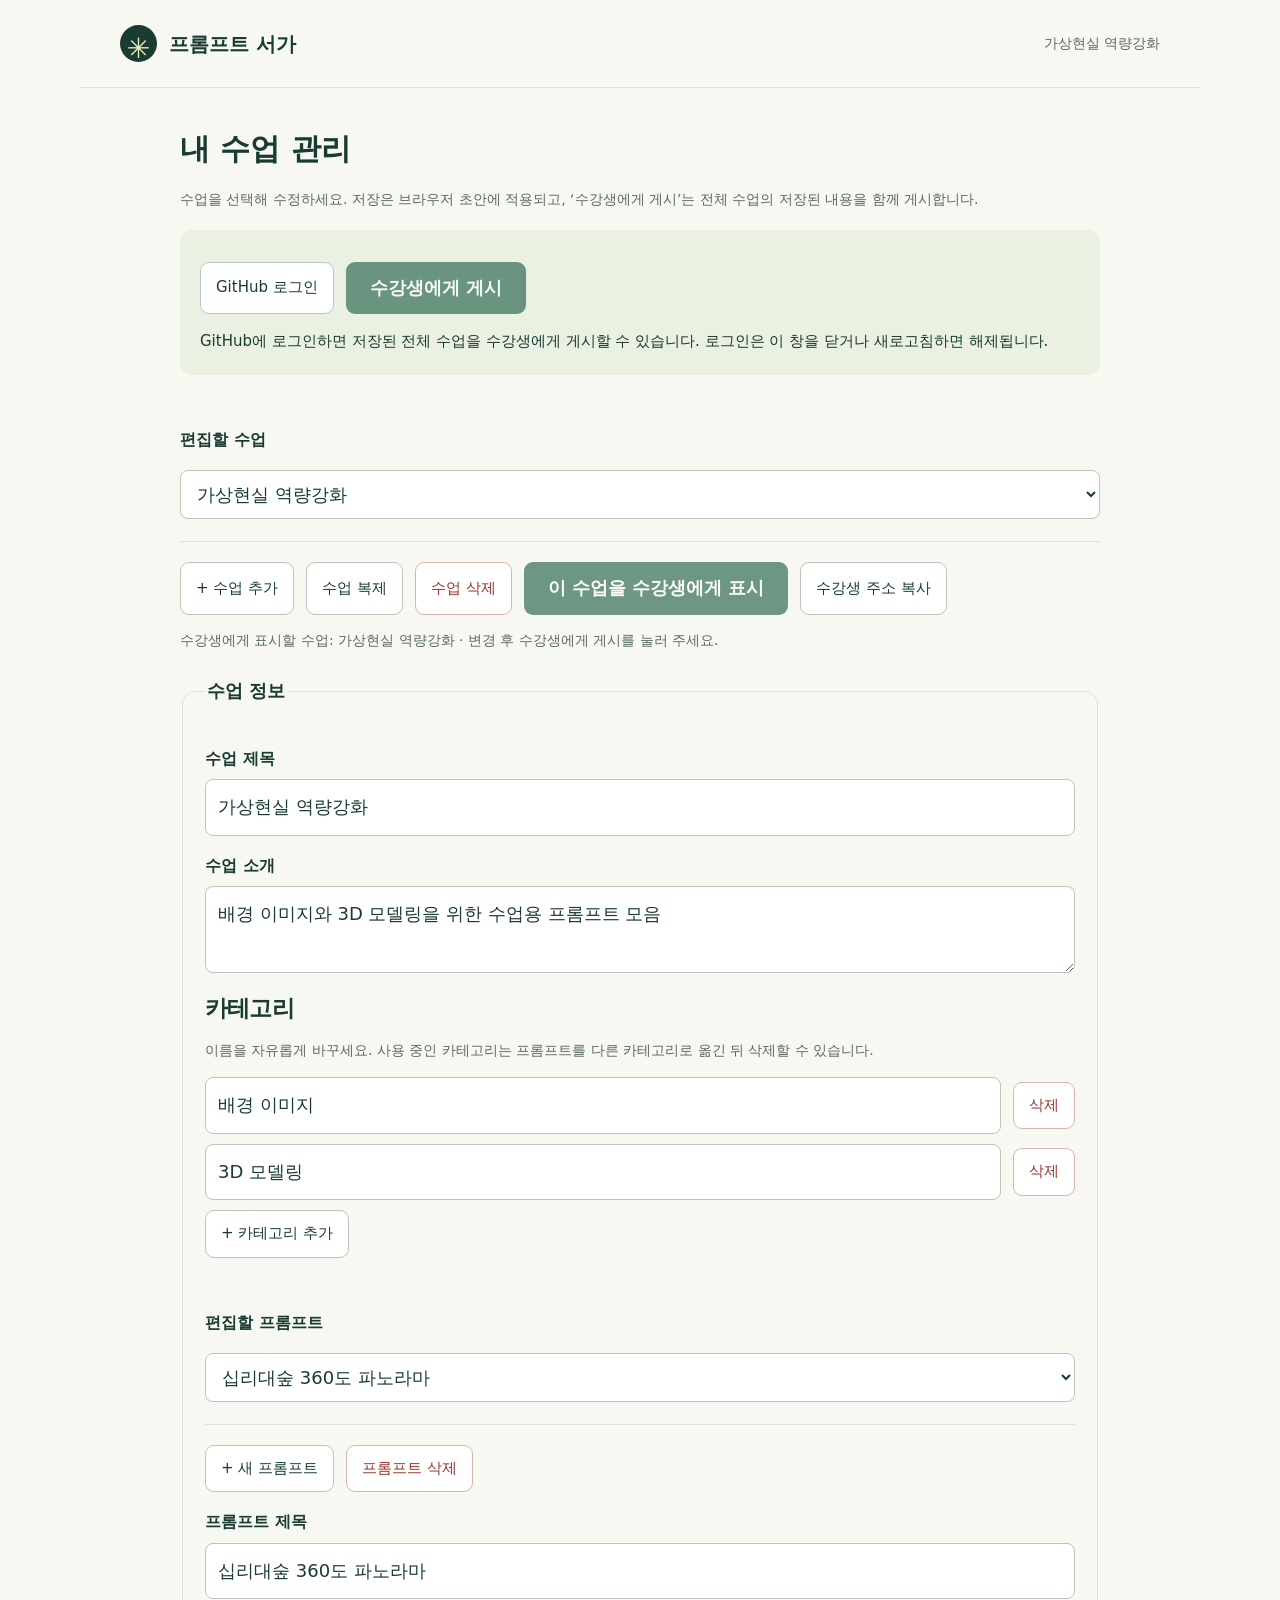
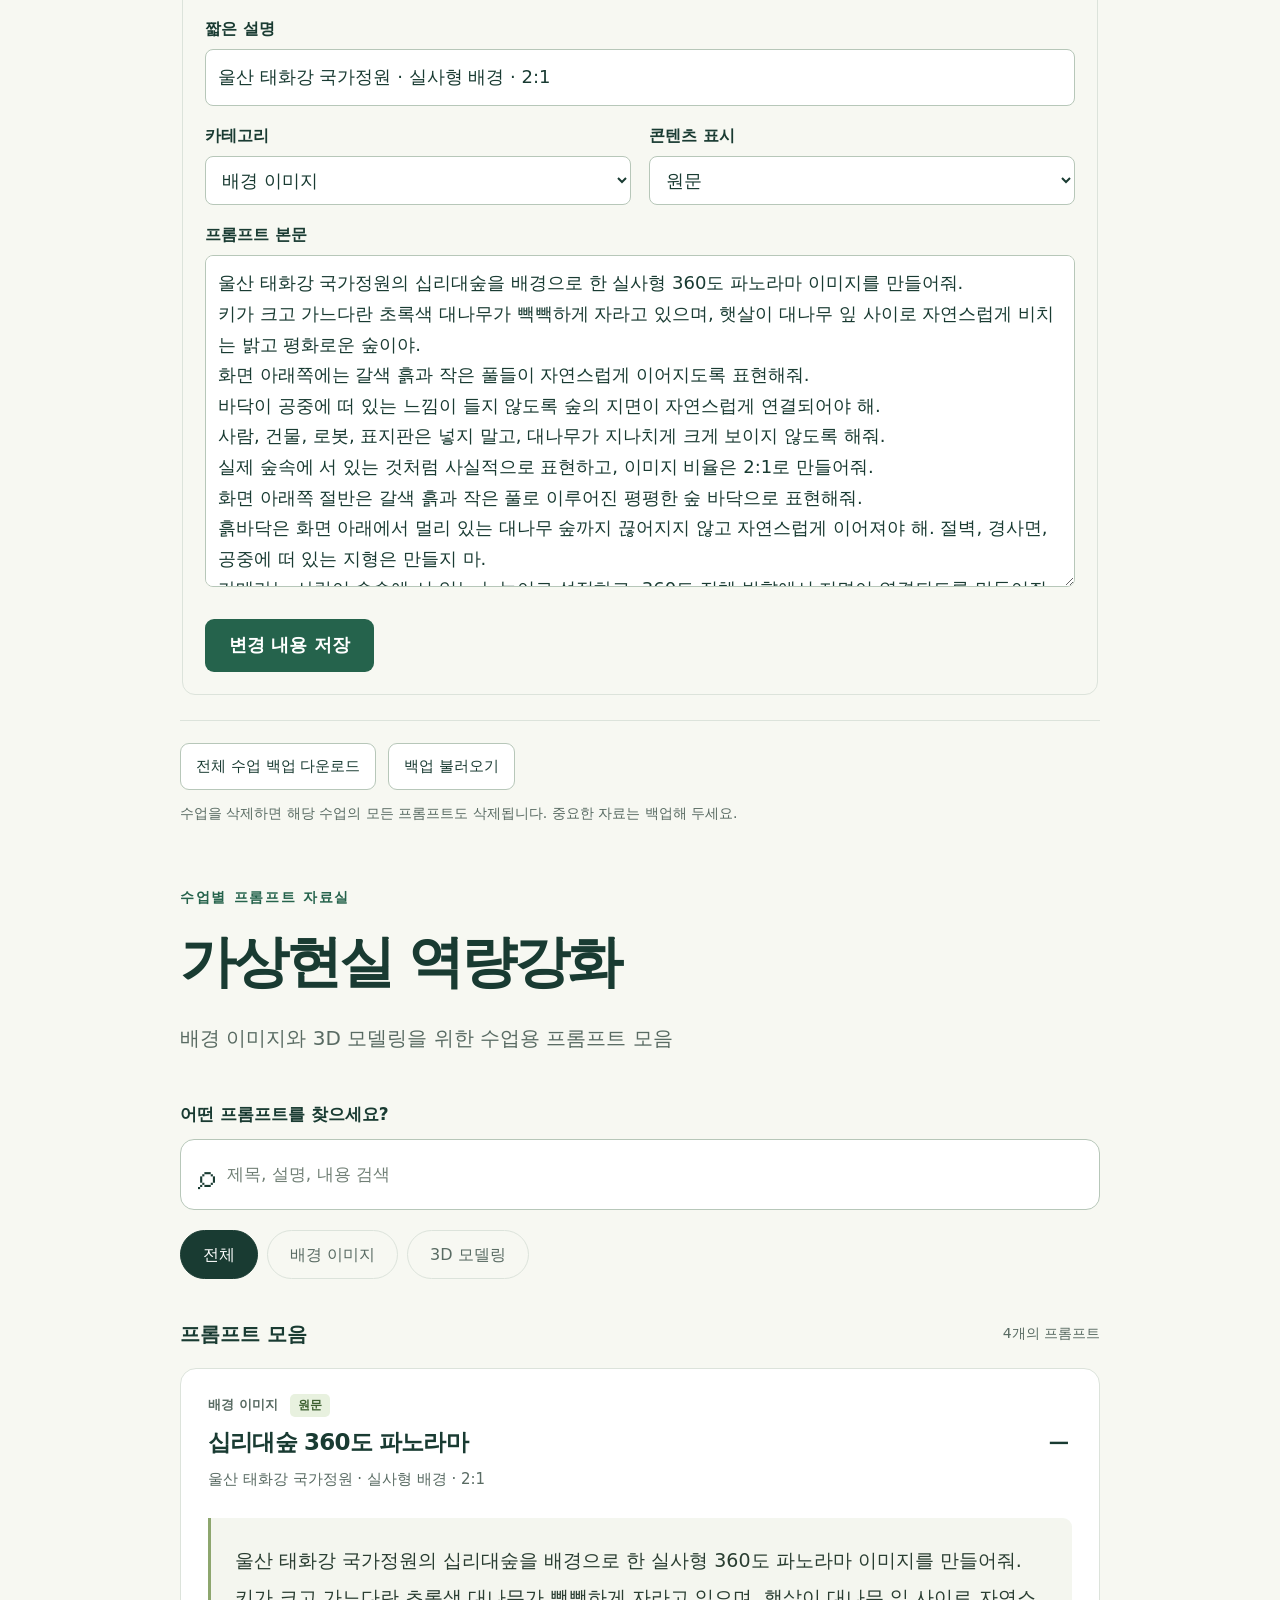
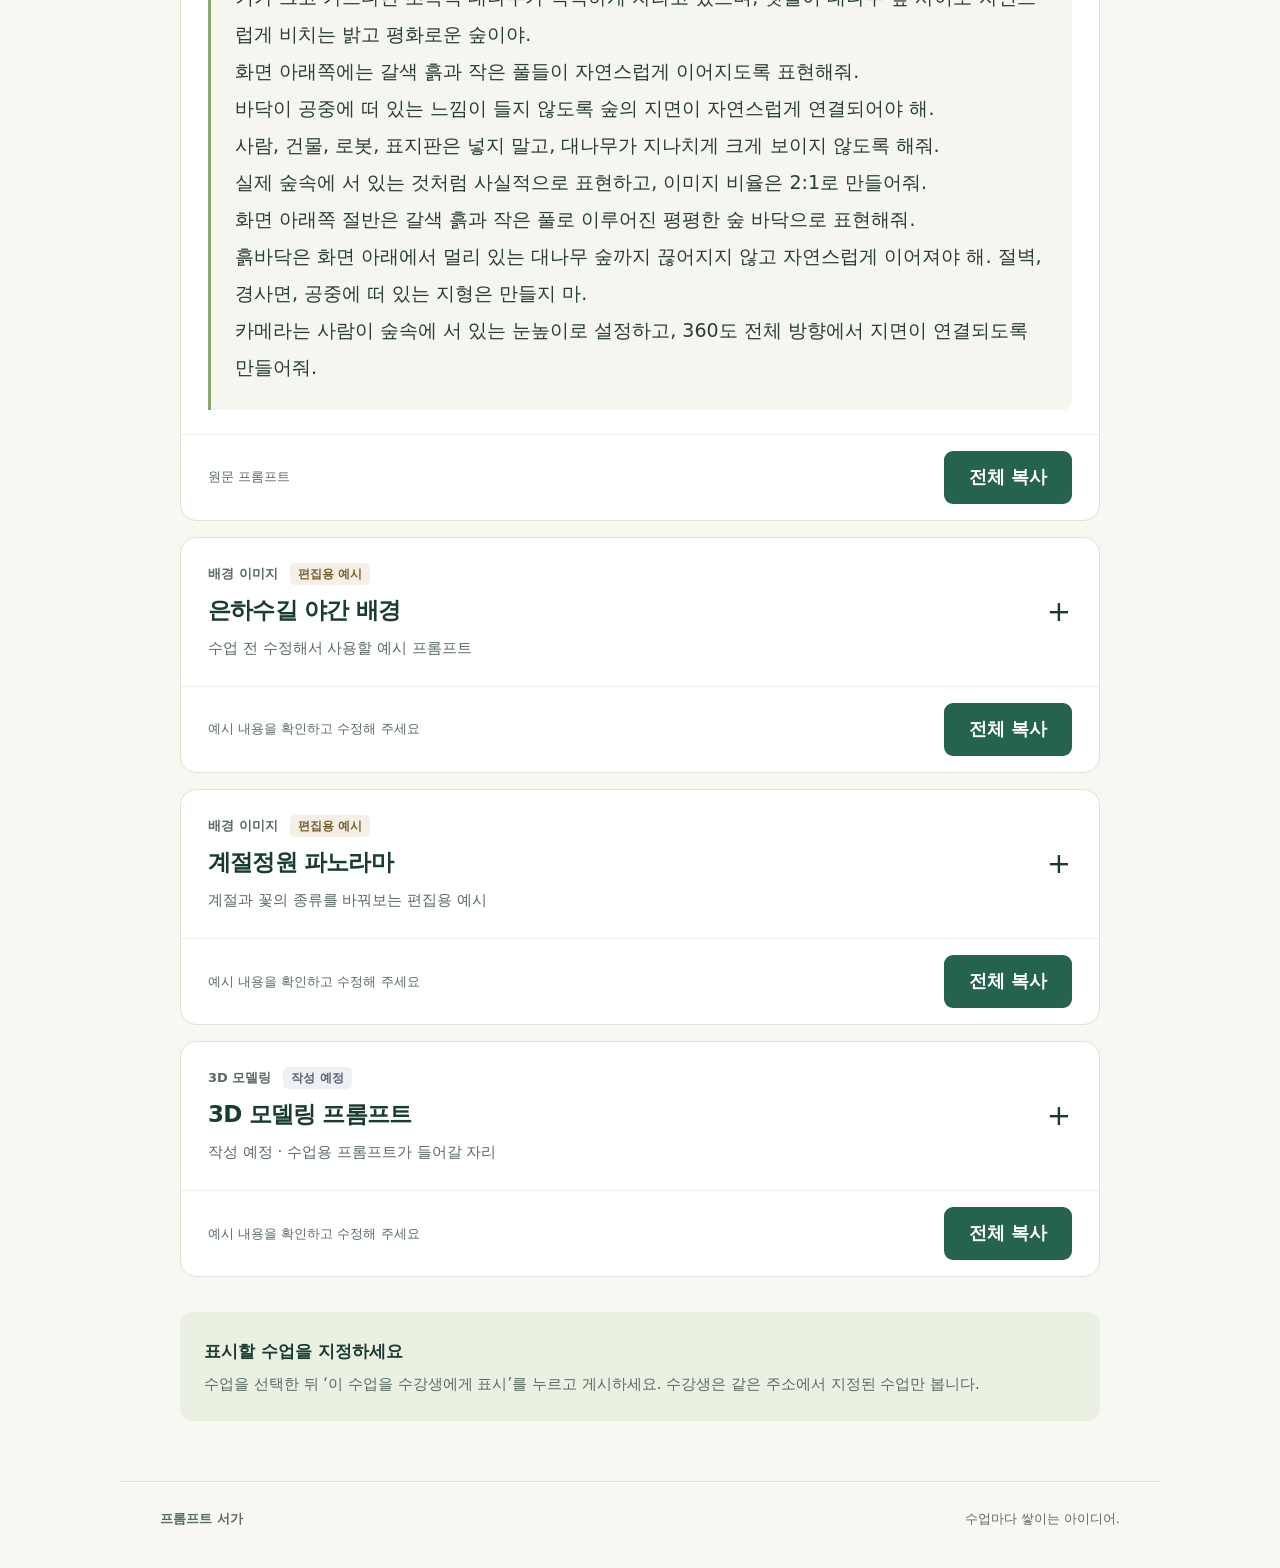
==== commit 283b1cce: "Show only teacher-designated course on student page" ====
--- a/teacher.html
+++ b/teacher.html
@@ -1,7 +1,7 @@
-<!doctype html><html lang="ko"><head><meta charset="utf-8"><meta name="viewport" content="width=device-width,initial-scale=1"><meta name="robots" content="noindex,nofollow"><meta name="description" content="수업별 AI 프롬프트 자료실"><title>선생님용 편집 · 프롬프트 서가</title><link rel="stylesheet" href="style.css?v=courses1"><script defer src="course-boot.js?v=1"></script></head><body data-teacher="true"><header class="topbar"><a href="./" class="brand"><span class="mark" aria-hidden="true">✳</span>프롬프트 서가</a><span class="course" id="course-name">선생님용 편집</span></header><main><section class="manager" aria-labelledby="manager-title"><h2 id="manager-title">내 수업 관리</h2><p class="editor-note">수업을 선택해 수정하세요. 저장은 브라우저 초안에 적용되고, ‘수강생에게 게시’는 전체 수업의 저장된 내용을 함께 게시합니다.</p>
+<!doctype html><html lang="ko"><head><meta charset="utf-8"><meta name="viewport" content="width=device-width,initial-scale=1"><meta name="robots" content="noindex,nofollow"><meta name="description" content="수업별 AI 프롬프트 자료실"><title>선생님용 편집 · 프롬프트 서가</title><link rel="stylesheet" href="style.css?v=courses1"><script defer src="course-boot.js?v=selected1"></script></head><body data-teacher="true"><header class="topbar"><a href="./" class="brand"><span class="mark" aria-hidden="true">✳</span>프롬프트 서가</a><span class="course" id="course-name">선생님용 편집</span></header><main><section class="manager" aria-labelledby="manager-title"><h2 id="manager-title">내 수업 관리</h2><p class="editor-note">수업을 선택해 수정하세요. 저장은 브라우저 초안에 적용되고, ‘수강생에게 게시’는 전체 수업의 저장된 내용을 함께 게시합니다.</p>
 <section class="publisher-panel" aria-label="수강생에게 게시"><div class="editor-buttons"><button id="github-login" class="secondary" type="button">GitHub 로그인</button><button id="github-logout" class="secondary" type="button" hidden>로그아웃</button><button id="publish-prompts" class="copy" type="button" disabled>수강생에게 게시</button></div><p id="publish-status" role="status">로그인 연결 확인 중…</p><a id="publish-result" target="_blank" rel="noopener noreferrer" hidden>수강생 페이지 열기</a></section>
-<div class="editor-picker"><label for="manage-course">편집할 수업</label><select id="manage-course"></select></div><div class="editor-buttons"><button id="new-course" class="secondary" type="button">+ 수업 추가</button><button id="duplicate-course" class="secondary" type="button">수업 복제</button><button id="delete-course" class="danger" type="button">수업 삭제</button><button id="copy-course-link" class="secondary" type="button">수강생 공유 주소 복사</button></div>
-<p id="storage-status" role="status"></p><p id="editor-error" role="alert"></p>
+<div class="editor-picker"><label for="manage-course">편집할 수업</label><select id="manage-course"></select></div><div class="editor-buttons"><button id="new-course" class="secondary" type="button">+ 수업 추가</button><button id="duplicate-course" class="secondary" type="button">수업 복제</button><button id="delete-course" class="danger" type="button">수업 삭제</button><button id="set-student-course" class="copy" type="button">이 수업을 수강생에게 표시</button><button id="copy-course-link" class="secondary" type="button">수강생 주소 복사</button></div>
+<p id="student-course-status" class="editor-note" role="status"></p><p id="storage-status" role="status"></p><p id="editor-error" role="alert"></p>
 <form id="course-editor-form"><fieldset id="course-fields"><legend>수업 정보</legend><label for="manage-title">수업 제목</label><input id="manage-title" required maxlength="150"><label for="manage-description">수업 소개</label><textarea id="manage-description" rows="2" maxlength="500"></textarea>
 <h3>카테고리</h3><p class="editor-note">이름을 자유롭게 바꾸세요. 사용 중인 카테고리는 프롬프트를 다른 카테고리로 옮긴 뒤 삭제할 수 있습니다.</p><div id="category-rows"></div><button id="add-category" class="secondary" type="button">+ 카테고리 추가</button>
 <div class="editor-picker"><label for="manage-prompt">편집할 프롬프트</label><select id="manage-prompt"></select></div><div class="editor-buttons"><button id="new-prompt" class="secondary" type="button">+ 새 프롬프트</button><button id="delete-prompt" class="danger" type="button">프롬프트 삭제</button></div>
@@ -10,4 +10,4 @@
 <p id="load-status" role="alert" hidden></p>
 <section id="course-home"><h2>수업 선택</h2><div id="course-list" class="course-grid"></div><p id="no-courses" hidden>등록된 수업이 없습니다.</p></section>
 <section id="missing-course" hidden><a href="./">전체 수업 보기 →</a></section>
-<section id="course-content" hidden><a class="back-link" href="./">← 전체 수업</a><label class="search-label" for="search">어떤 프롬프트를 찾으세요?</label><div class="search-wrap"><span aria-hidden="true">⌕</span><input id="search" type="search" placeholder="제목, 설명, 내용 검색"><button id="clear" type="button" hidden>검색 지우기</button></div><div id="course-filters" class="filters" role="group" aria-label="카테고리"></div><div class="list-heading"><h2>프롬프트 모음</h2><p id="count" role="status"></p></div><div id="cards"></div><div id="empty" hidden><h3>프롬프트가 없어요.</h3><p>다른 검색어나 카테고리를 선택해 보세요.</p><button id="reset" class="secondary" type="button">전체 프롬프트 보기</button></div></section><aside class="help"><div><strong>수업별 주소를 공유하세요</strong><p>수업마다 별도 공유 주소가 만들어집니다. 전체 수업 목록을 공유하려면 기본 주소를 사용하세요.</p></div></aside></main><footer><span>프롬프트 서가</span><p>수업마다 쌓이는 아이디어.</p></footer><div id="toast" class="toast" role="status" aria-live="polite"></div><noscript>JavaScript를 켜 주세요.</noscript></body></html>+<section id="course-content" hidden><a class="back-link" href="./">← 전체 수업</a><label class="search-label" for="search">어떤 프롬프트를 찾으세요?</label><div class="search-wrap"><span aria-hidden="true">⌕</span><input id="search" type="search" placeholder="제목, 설명, 내용 검색"><button id="clear" type="button" hidden>검색 지우기</button></div><div id="course-filters" class="filters" role="group" aria-label="카테고리"></div><div class="list-heading"><h2>프롬프트 모음</h2><p id="count" role="status"></p></div><div id="cards"></div><div id="empty" hidden><h3>프롬프트가 없어요.</h3><p>다른 검색어나 카테고리를 선택해 보세요.</p><button id="reset" class="secondary" type="button">전체 프롬프트 보기</button></div></section><aside class="help"><div><strong>표시할 수업을 지정하세요</strong><p>수업을 선택한 뒤 ‘이 수업을 수강생에게 표시’를 누르고 게시하세요. 수강생은 같은 주소에서 지정된 수업만 봅니다.</p></div></aside></main><footer><span>프롬프트 서가</span><p>수업마다 쌓이는 아이디어.</p></footer><div id="toast" class="toast" role="status" aria-live="polite"></div><noscript>JavaScript를 켜 주세요.</noscript></body></html>
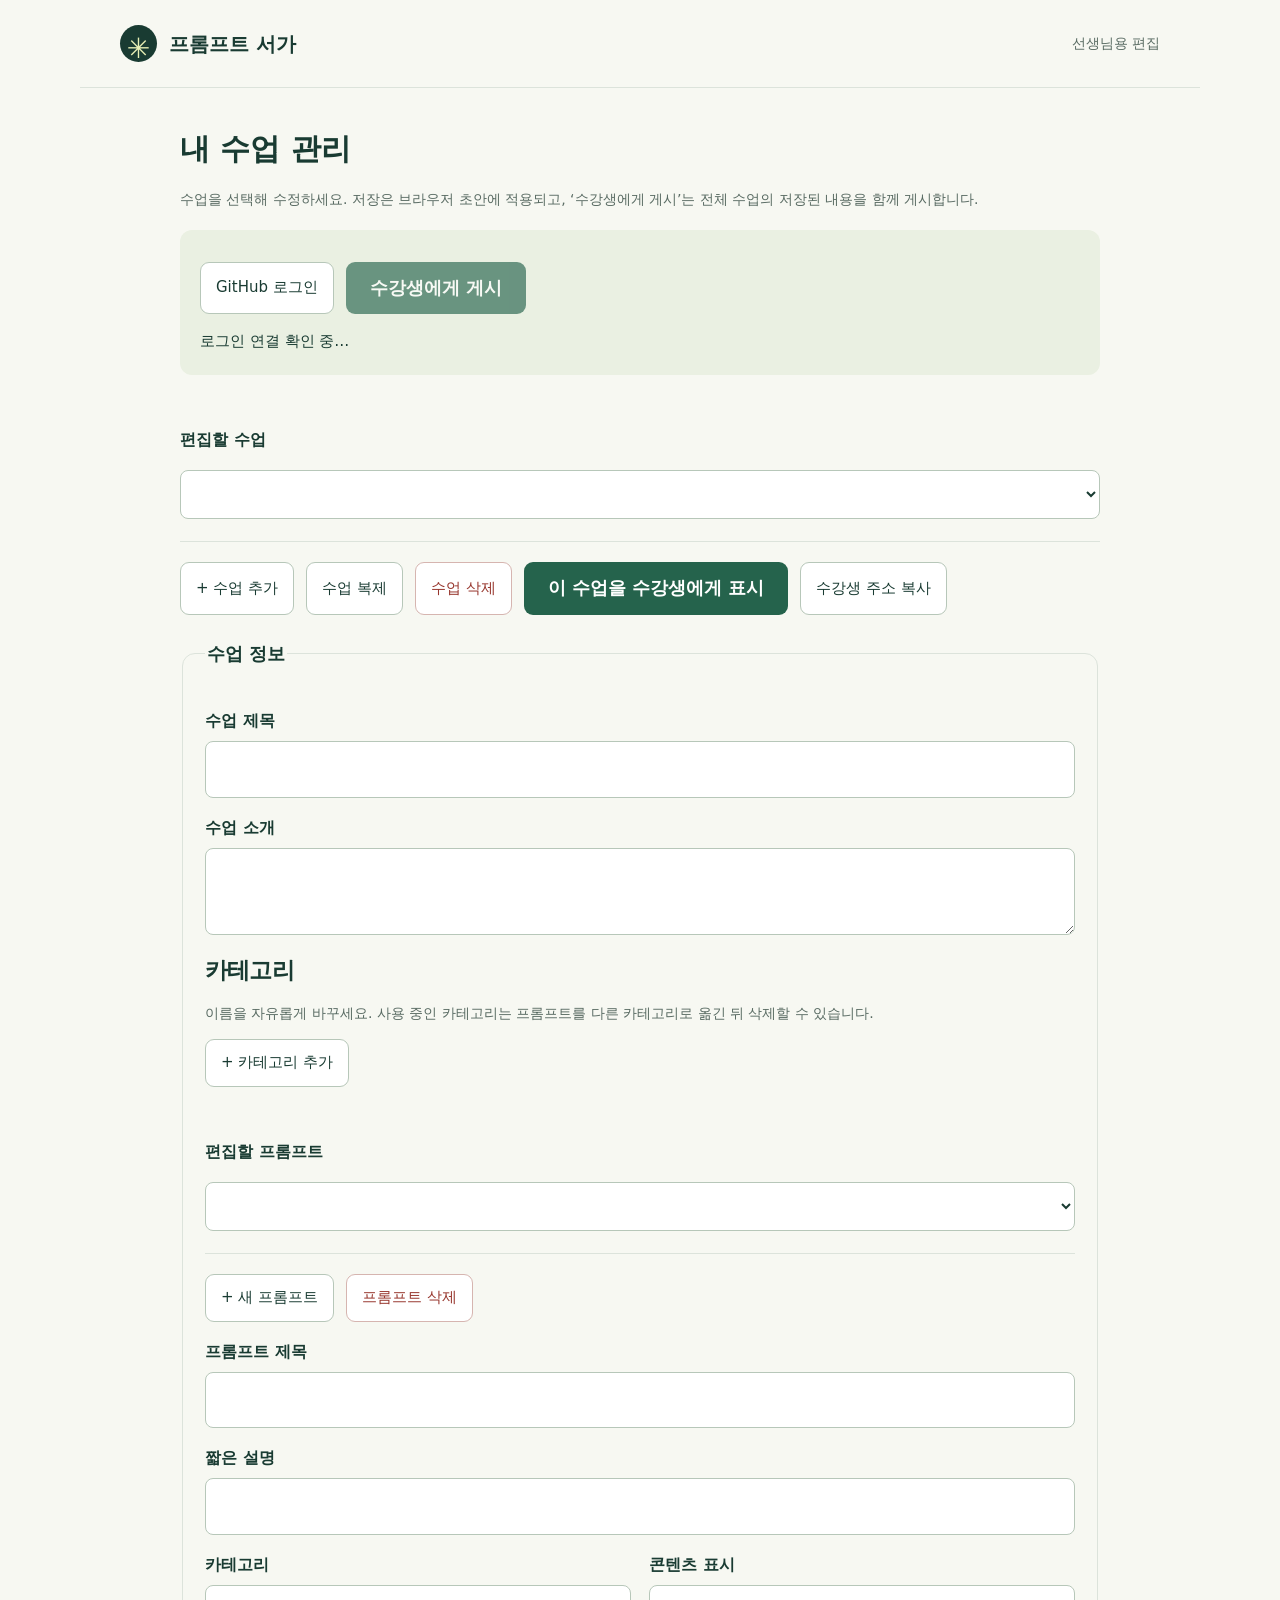
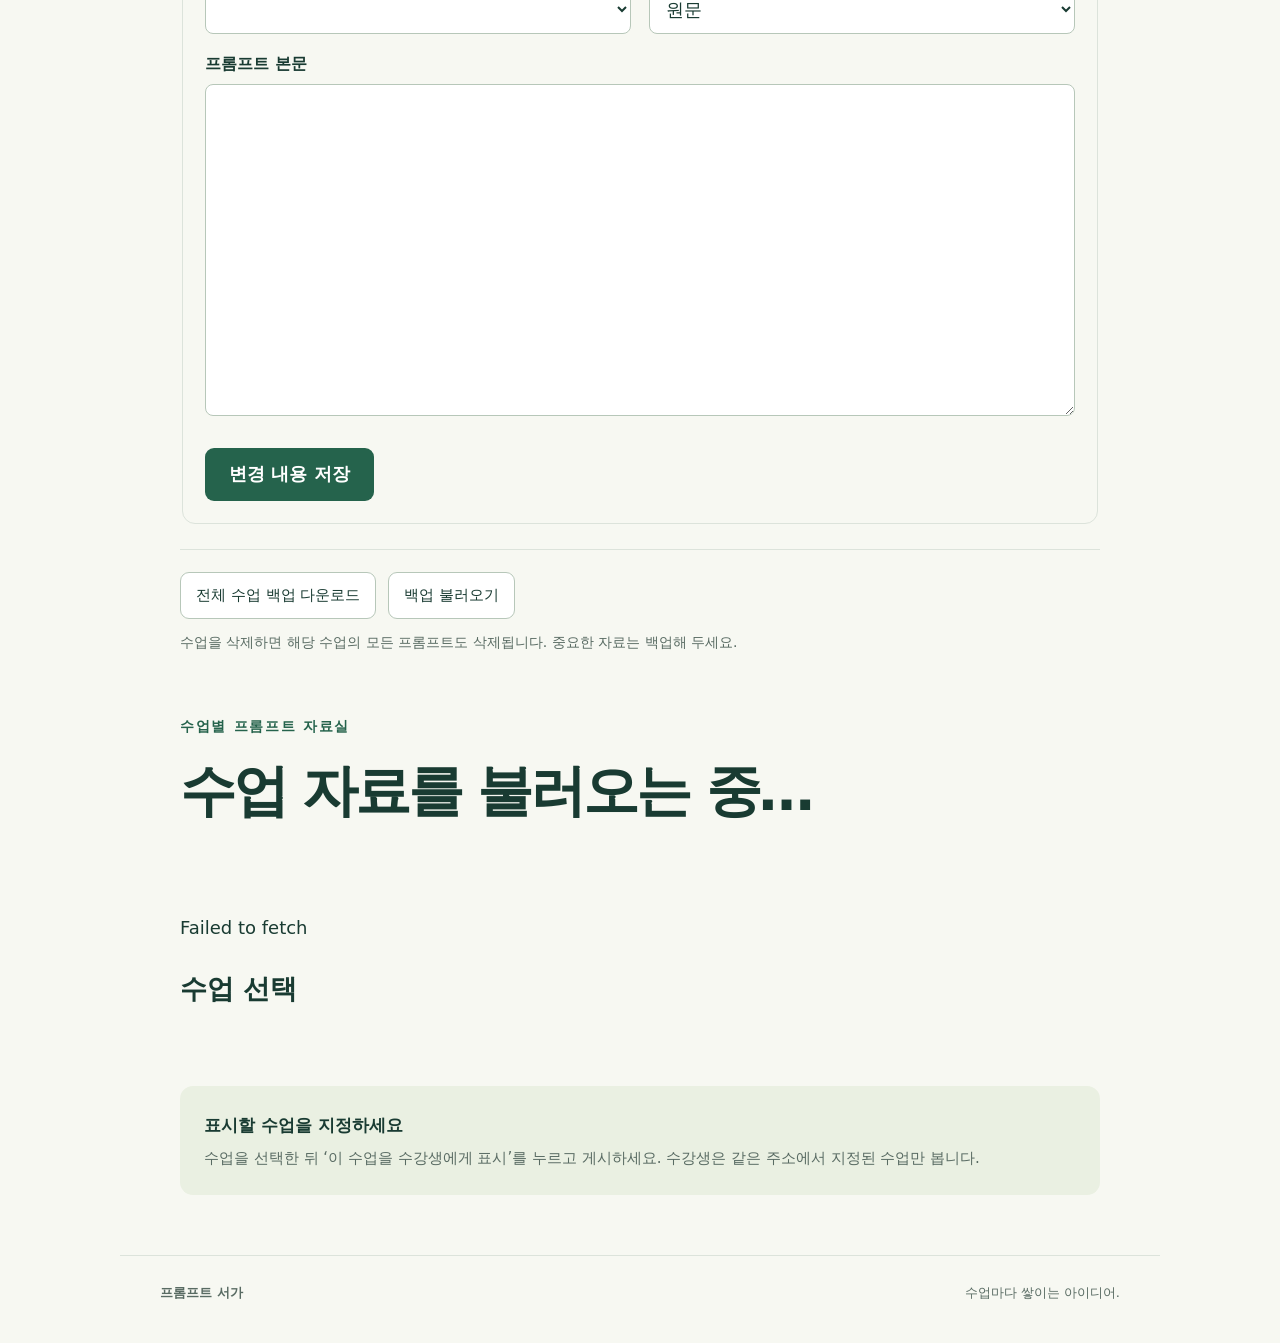
==== commit 0a27f018: "Publish prompt content directly to Cloudflare without Pages rebuilds" ====
--- a/teacher.html
+++ b/teacher.html
@@ -1,4 +1,4 @@
-<!doctype html><html lang="ko"><head><meta charset="utf-8"><meta name="viewport" content="width=device-width,initial-scale=1"><meta name="robots" content="noindex,nofollow"><meta name="description" content="수업별 AI 프롬프트 자료실"><title>선생님용 편집 · 프롬프트 서가</title><link rel="stylesheet" href="style.css?v=courses1"><script defer src="course-boot.js?v=selected1"></script></head><body data-teacher="true"><header class="topbar"><a href="./" class="brand"><span class="mark" aria-hidden="true">✳</span>프롬프트 서가</a><span class="course" id="course-name">선생님용 편집</span></header><main><section class="manager" aria-labelledby="manager-title"><h2 id="manager-title">내 수업 관리</h2><p class="editor-note">수업을 선택해 수정하세요. 저장은 브라우저 초안에 적용되고, ‘수강생에게 게시’는 전체 수업의 저장된 내용을 함께 게시합니다.</p>
+<!doctype html><html lang="ko"><head><meta charset="utf-8"><meta name="viewport" content="width=device-width,initial-scale=1"><meta name="robots" content="noindex,nofollow"><meta name="description" content="수업별 AI 프롬프트 자료실"><title>선생님용 편집 · 프롬프트 서가</title><link rel="stylesheet" href="style.css?v=courses1"><script defer src="course-boot.js?v=instant1"></script></head><body data-teacher="true"><header class="topbar"><a href="./" class="brand"><span class="mark" aria-hidden="true">✳</span>프롬프트 서가</a><span class="course" id="course-name">선생님용 편집</span></header><main><section class="manager" aria-labelledby="manager-title"><h2 id="manager-title">내 수업 관리</h2><p class="editor-note">수업을 선택해 수정하세요. 저장은 브라우저 초안에 적용되고, ‘수강생에게 게시’는 전체 수업의 저장된 내용을 함께 게시합니다.</p>
 <section class="publisher-panel" aria-label="수강생에게 게시"><div class="editor-buttons"><button id="github-login" class="secondary" type="button">GitHub 로그인</button><button id="github-logout" class="secondary" type="button" hidden>로그아웃</button><button id="publish-prompts" class="copy" type="button" disabled>수강생에게 게시</button></div><p id="publish-status" role="status">로그인 연결 확인 중…</p><a id="publish-result" target="_blank" rel="noopener noreferrer" hidden>수강생 페이지 열기</a></section>
 <div class="editor-picker"><label for="manage-course">편집할 수업</label><select id="manage-course"></select></div><div class="editor-buttons"><button id="new-course" class="secondary" type="button">+ 수업 추가</button><button id="duplicate-course" class="secondary" type="button">수업 복제</button><button id="delete-course" class="danger" type="button">수업 삭제</button><button id="set-student-course" class="copy" type="button">이 수업을 수강생에게 표시</button><button id="copy-course-link" class="secondary" type="button">수강생 주소 복사</button></div>
 <p id="student-course-status" class="editor-note" role="status"></p><p id="storage-status" role="status"></p><p id="editor-error" role="alert"></p>
